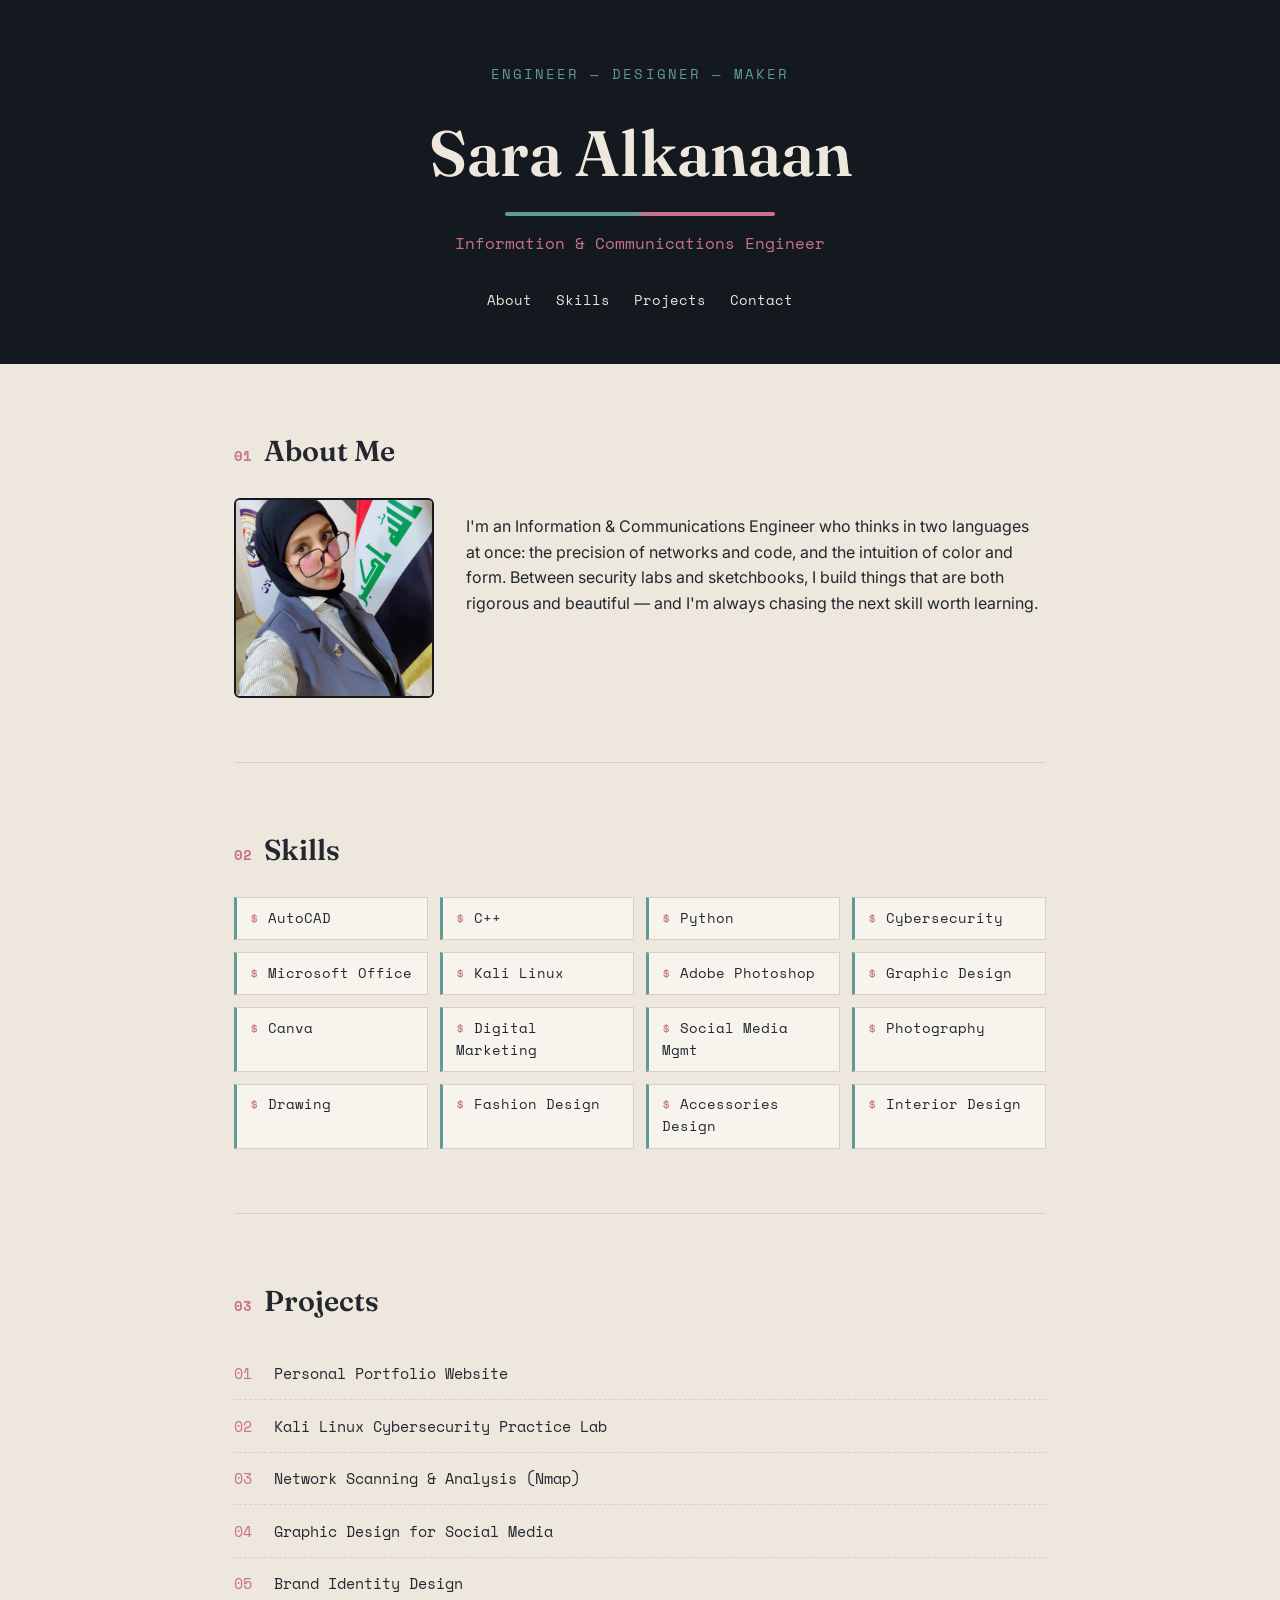
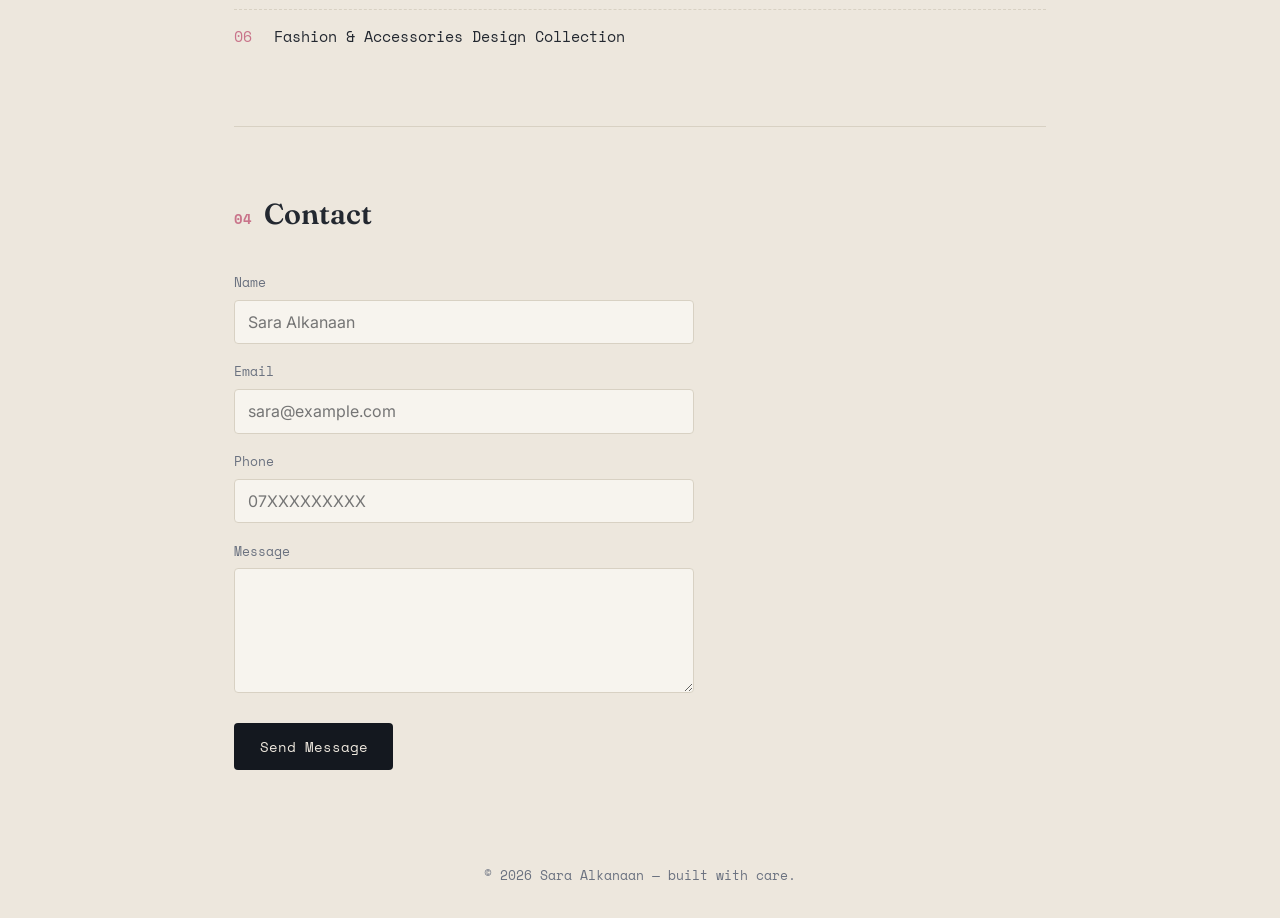
==== index.html @ ffc3b79a "Initial commit" ====
<!DOCTYPE html>
<html lang="en">
<head>
<meta charset="UTF-8">
<meta name="viewport" content="width=device-width, initial-scale=1.0">
<title>Sara Alkanaan — Portfolio</title>
<link rel="preconnect" href="https://fonts.googleapis.com">
<link href="https://fonts.googleapis.com/css2?family=Fraunces:opsz,wght@9..144,500;9..144,600&family=Space+Mono:wght@400;700&family=Inter:wght@400;500&display=swap" rel="stylesheet">
<link rel="stylesheet" href="style.css">
</head>
<body>

<header>
    <p class="eyebrow">ENGINEER &mdash; DESIGNER &mdash; MAKER</p>
    <h1>Sara Alkanaan</h1>
    <p class="role">Information &amp; Communications Engineer</p>
    <nav>
        <a href="#about">About</a>
        <a href="#skills">Skills</a>
        <a href="#projects">Projects</a>
        <a href="#contact">Contact</a>
    </nav>
</header>

<main>

    <section id="about">
        <h2><span class="num">01</span> About Me</h2>
        <div class="about-grid">
            <img src="index.JPG" alt="Portrait of Sara Alkanaan" width="200">
            <p>
                I'm an Information &amp; Communications Engineer who thinks in two languages at once: the
                precision of networks and code, and the intuition of color and form. Between security labs
                and sketchbooks, I build things that are both rigorous and beautiful &mdash; and I'm always
                chasing the next skill worth learning.
            </p>
        </div>
    </section>

    <section id="skills">
        <h2><span class="num">02</span> Skills</h2>
        <ul class="skills-grid">
            <li>AutoCAD</li>
            <li>C++</li>
            <li>Python</li>
            <li>Cybersecurity</li>
            <li>Microsoft Office</li>
            <li>Kali Linux</li>
            <li>Adobe Photoshop</li>
            <li>Graphic Design</li>
            <li>Canva</li>
            <li>Digital Marketing</li>
            <li>Social Media Mgmt</li>
            <li>Photography</li>
            <li>Drawing</li>
            <li>Fashion Design</li>
            <li>Accessories Design</li>
            <li>Interior Design</li>
        </ul>
    </section>

    <section id="projects">
        <h2><span class="num">03</span> Projects</h2>
        <ol class="project-log">
            <li>Personal Portfolio Website</li>
            <li>Kali Linux Cybersecurity Practice Lab</li>
            <li>Network Scanning &amp; Analysis (Nmap)</li>
            <li>Graphic Design for Social Media</li>
            <li>Brand Identity Design</li>
            <li>Fashion &amp; Accessories Design Collection</li>
        </ol>
    </section>

    <section id="contact">
        <h2><span class="num">04</span> Contact</h2>
        <form>
            <label for="name">Name</label>
            <input type="text" id="name" name="name" placeholder="Sara Alkanaan">

            <label for="email">Email</label>
            <input type="email" id="email" name="email" placeholder="sara@example.com">

            <label for="phone">Phone</label>
            <input type="tel" id="phone" name="phone" placeholder="07XXXXXXXXX">

            <label for="message">Message</label>
            <textarea id="message" name="message" rows="5"></textarea>

            <button type="submit">Send Message</button>
        </form>
    </section>

</main>

<footer>
    &copy; 2026 Sara Alkanaan &mdash; built with care.
</footer>

</body>
</html>
---- style.css ----
:root {
    --ink: #14181f;
    --paper: #ede7dd;
    --card: #f7f4ee;
    --text: #232830;
    --muted: #6b7280;
    --rose: #c9748a;
    --cyan: #5f9c96;
    --line: #d8d1c3;

    --font-display: "Fraunces", serif;
    --font-mono: "Space Mono", monospace;
    --font-body: "Inter", sans-serif;
}

* {
    box-sizing: border-box;
}

body {
    margin: 0;
    background: var(--paper);
    color: var(--text);
    font-family: var(--font-body);
    line-height: 1.6;
}

@media (prefers-reduced-motion: no-preference) {
    header, section {
        animation: rise 0.6s ease both;
    }
    section:nth-of-type(2) { animation-delay: 0.05s; }
    section:nth-of-type(3) { animation-delay: 0.1s; }
    section:nth-of-type(4) { animation-delay: 0.15s; }
}

@keyframes rise {
    from { opacity: 0; transform: translateY(10px); }
    to   { opacity: 1; transform: translateY(0); }
}

/* ===== Header / Hero ===== */
header {
    background: var(--ink);
    color: var(--paper);
    padding: 4rem 1.5rem 3rem;
    text-align: center;
}

.eyebrow {
    font-family: var(--font-mono);
    color: var(--cyan);
    font-size: 0.85rem;
    letter-spacing: 0.15em;
    text-transform: uppercase;
    margin: 0 0 1rem;
}

header h1 {
    font-family: var(--font-display);
    font-weight: 600;
    font-size: clamp(2.5rem, 6vw, 4rem);
    margin: 0;
    position: relative;
    display: inline-block;
}

/* signature: a two-tone underline standing in for the two halves of her
   practice — engineering (cyan) and design (rose) meeting at one name */
header h1::after {
    content: "";
    display: block;
    height: 4px;
    margin: 0.5rem auto 0;
    width: 64%;
    background: linear-gradient(90deg, var(--cyan) 0%, var(--cyan) 48%, var(--rose) 52%, var(--rose) 100%);
    border-radius: 2px;
}

header .role {
    font-family: var(--font-mono);
    color: var(--rose);
    margin: 0.9rem 0 2rem;
    font-size: 1rem;
}

nav {
    display: flex;
    justify-content: center;
    gap: 1.5rem;
    flex-wrap: wrap;
    font-family: var(--font-mono);
    font-size: 0.9rem;
}

nav a {
    color: var(--paper);
    text-decoration: none;
    padding-bottom: 3px;
    border-bottom: 2px solid transparent;
    transition: border-color 0.2s ease, color 0.2s ease;
}

nav a:hover,
nav a:focus-visible {
    color: var(--rose);
    border-color: var(--rose);
    outline: none;
}

/* ===== Main sections ===== */
main {
    max-width: 860px;
    margin: 0 auto;
    padding: 0 1.5rem;
}

section {
    padding: 4rem 0;
    border-bottom: 1px solid var(--line);
}

section:last-of-type {
    border-bottom: none;
}

h2 {
    font-family: var(--font-display);
    font-size: 1.8rem;
    font-weight: 600;
    display: flex;
    align-items: baseline;
    gap: 0.75rem;
    margin: 0 0 1.5rem;
}

.num {
    font-family: var(--font-mono);
    font-size: 0.9rem;
    color: var(--rose);
}

/* ===== About ===== */
.about-grid {
    display: flex;
    gap: 2rem;
    align-items: flex-start;
    flex-wrap: wrap;
}

.about-grid img {
    border-radius: 6px;
    border: 2px solid var(--ink);
    object-fit: cover;
    height: 200px;
}

.about-grid p {
    flex: 1;
    min-width: 220px;
    color: var(--text);
}

/* ===== Skills — terminal tag grid ===== */
.skills-grid {
    list-style: none;
    display: grid;
    grid-template-columns: repeat(auto-fill, minmax(160px, 1fr));
    gap: 0.75rem;
    margin: 0;
    padding: 0;
}

.skills-grid li {
    font-family: var(--font-mono);
    font-size: 0.85rem;
    background: var(--card);
    border: 1px solid var(--line);
    border-left: 3px solid var(--cyan);
    padding: 0.6rem 0.8rem;
    transition: transform 0.15s ease, border-left-color 0.15s ease;
}

.skills-grid li:hover {
    transform: translateX(3px);
    border-left-color: var(--rose);
}

.skills-grid li::before {
    content: "$ ";
    color: var(--rose);
}

/* ===== Projects — git-log style ===== */
.project-log {
    list-style: none;
    margin: 0;
    padding: 0;
    counter-reset: proj;
}

.project-log li {
    counter-increment: proj;
    font-family: var(--font-mono);
    font-size: 0.95rem;
    padding: 0.85rem 0;
    border-bottom: 1px dashed var(--line);
    position: relative;
    padding-left: 2.5rem;
    transition: color 0.15s ease;
}

.project-log li:last-child {
    border-bottom: none;
}

.project-log li::before {
    content: counter(proj, decimal-leading-zero);
    position: absolute;
    left: 0;
    color: var(--rose);
}

.project-log li:hover {
    color: var(--cyan);
}

/* ===== Contact ===== */
form {
    display: flex;
    flex-direction: column;
    gap: 0.4rem;
    max-width: 460px;
}

label {
    font-family: var(--font-mono);
    font-size: 0.8rem;
    color: var(--muted);
    margin-top: 0.75rem;
}

input,
textarea {
    font-family: var(--font-body);
    font-size: 1rem;
    padding: 0.7rem 0.8rem;
    border: 1px solid var(--line);
    border-radius: 4px;
    background: var(--card);
    color: var(--text);
}

input:focus,
textarea:focus,
input:focus-visible,
textarea:focus-visible {
    outline: none;
    border-color: var(--rose);
}

button {
    margin-top: 1.5rem;
    align-self: flex-start;
    background: var(--ink);
    color: var(--paper);
    border: none;
    font-family: var(--font-mono);
    font-size: 0.9rem;
    padding: 0.8rem 1.6rem;
    border-radius: 4px;
    cursor: pointer;
    transition: background 0.2s ease, color 0.2s ease;
}

button:hover,
button:focus-visible {
    background: var(--rose);
    color: var(--ink);
    outline: none;
}

/* ===== Footer ===== */
footer {
    text-align: center;
    padding: 2rem;
    font-family: var(--font-mono);
    font-size: 0.8rem;
    color: var(--muted);
}

/* ===== Responsive ===== */
@media (max-width: 480px) {
    header {
        padding: 3rem 1.25rem 2.5rem;
    }
    .about-grid img {
        width: 100%;
        height: auto;
        max-width: 200px;
        margin: 0 auto;
    }
    .about-grid {
        justify-content: center;
        text-align: center;
    }
}
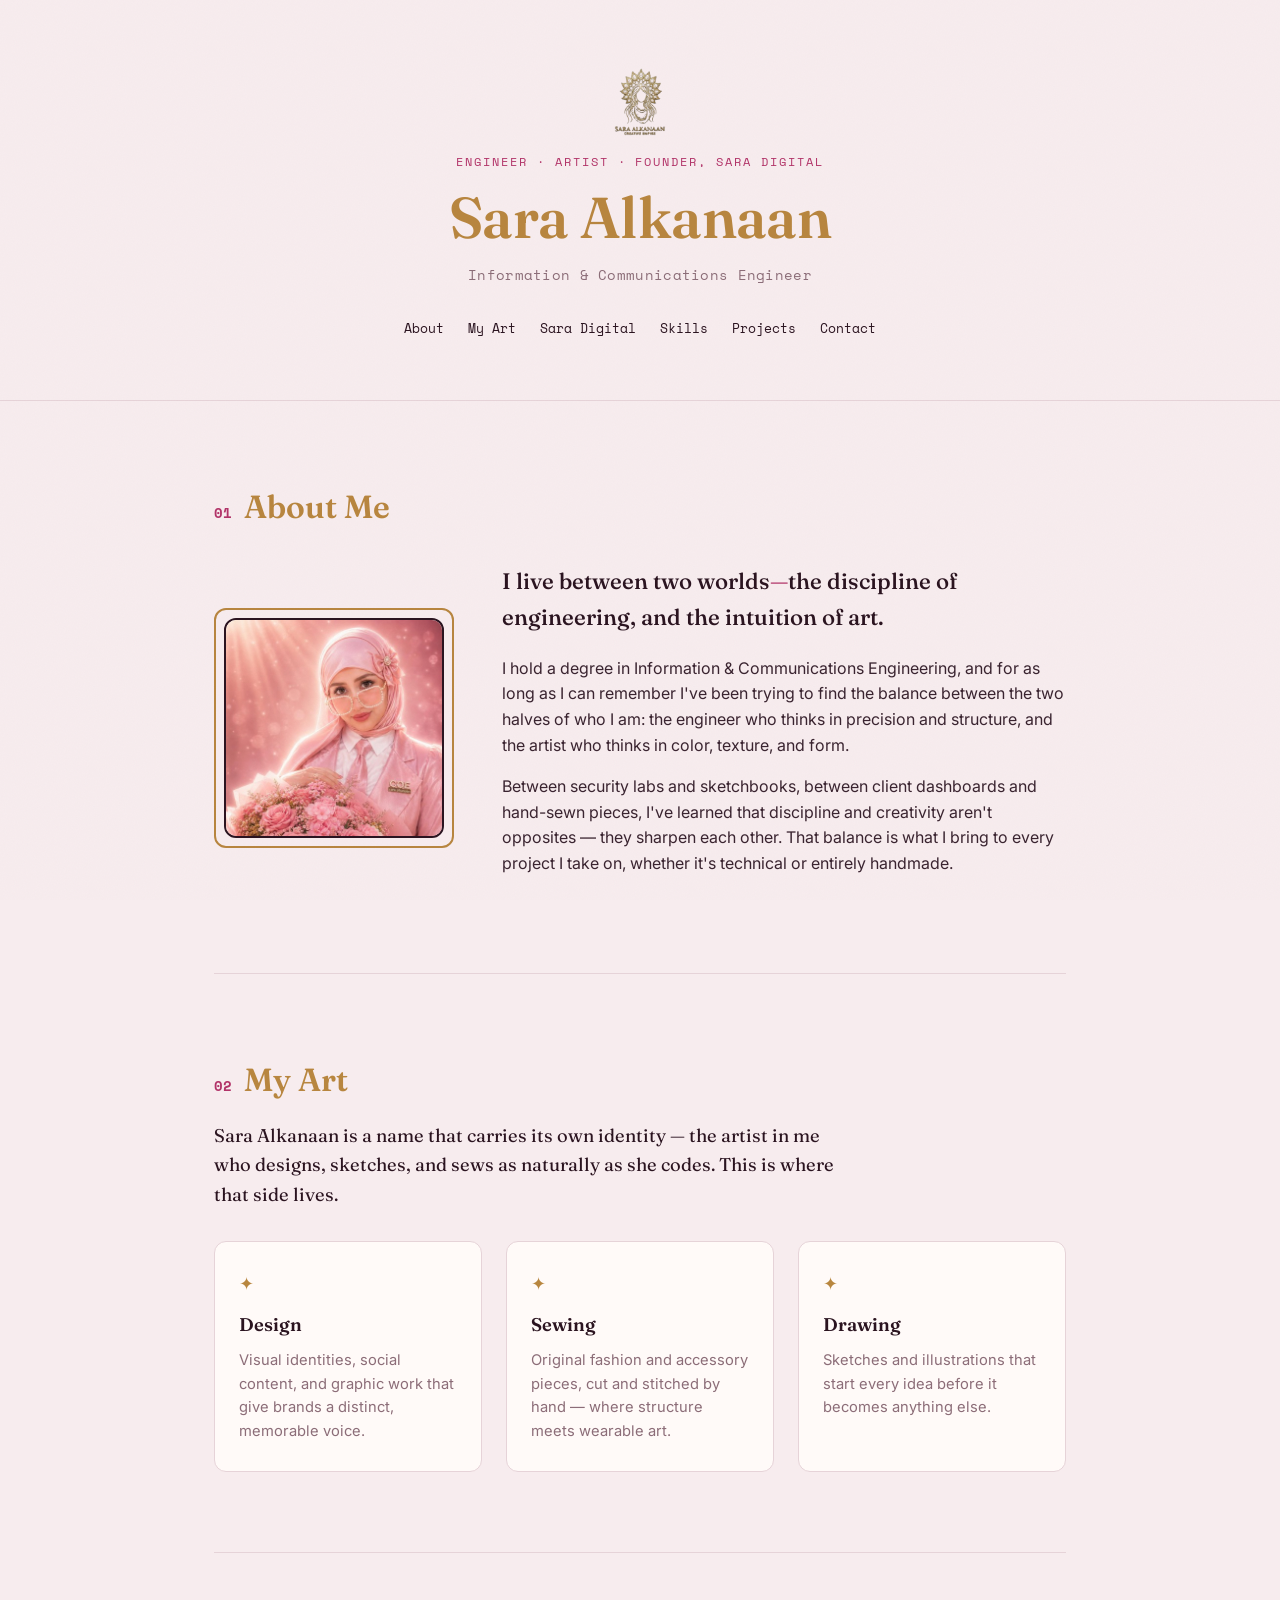
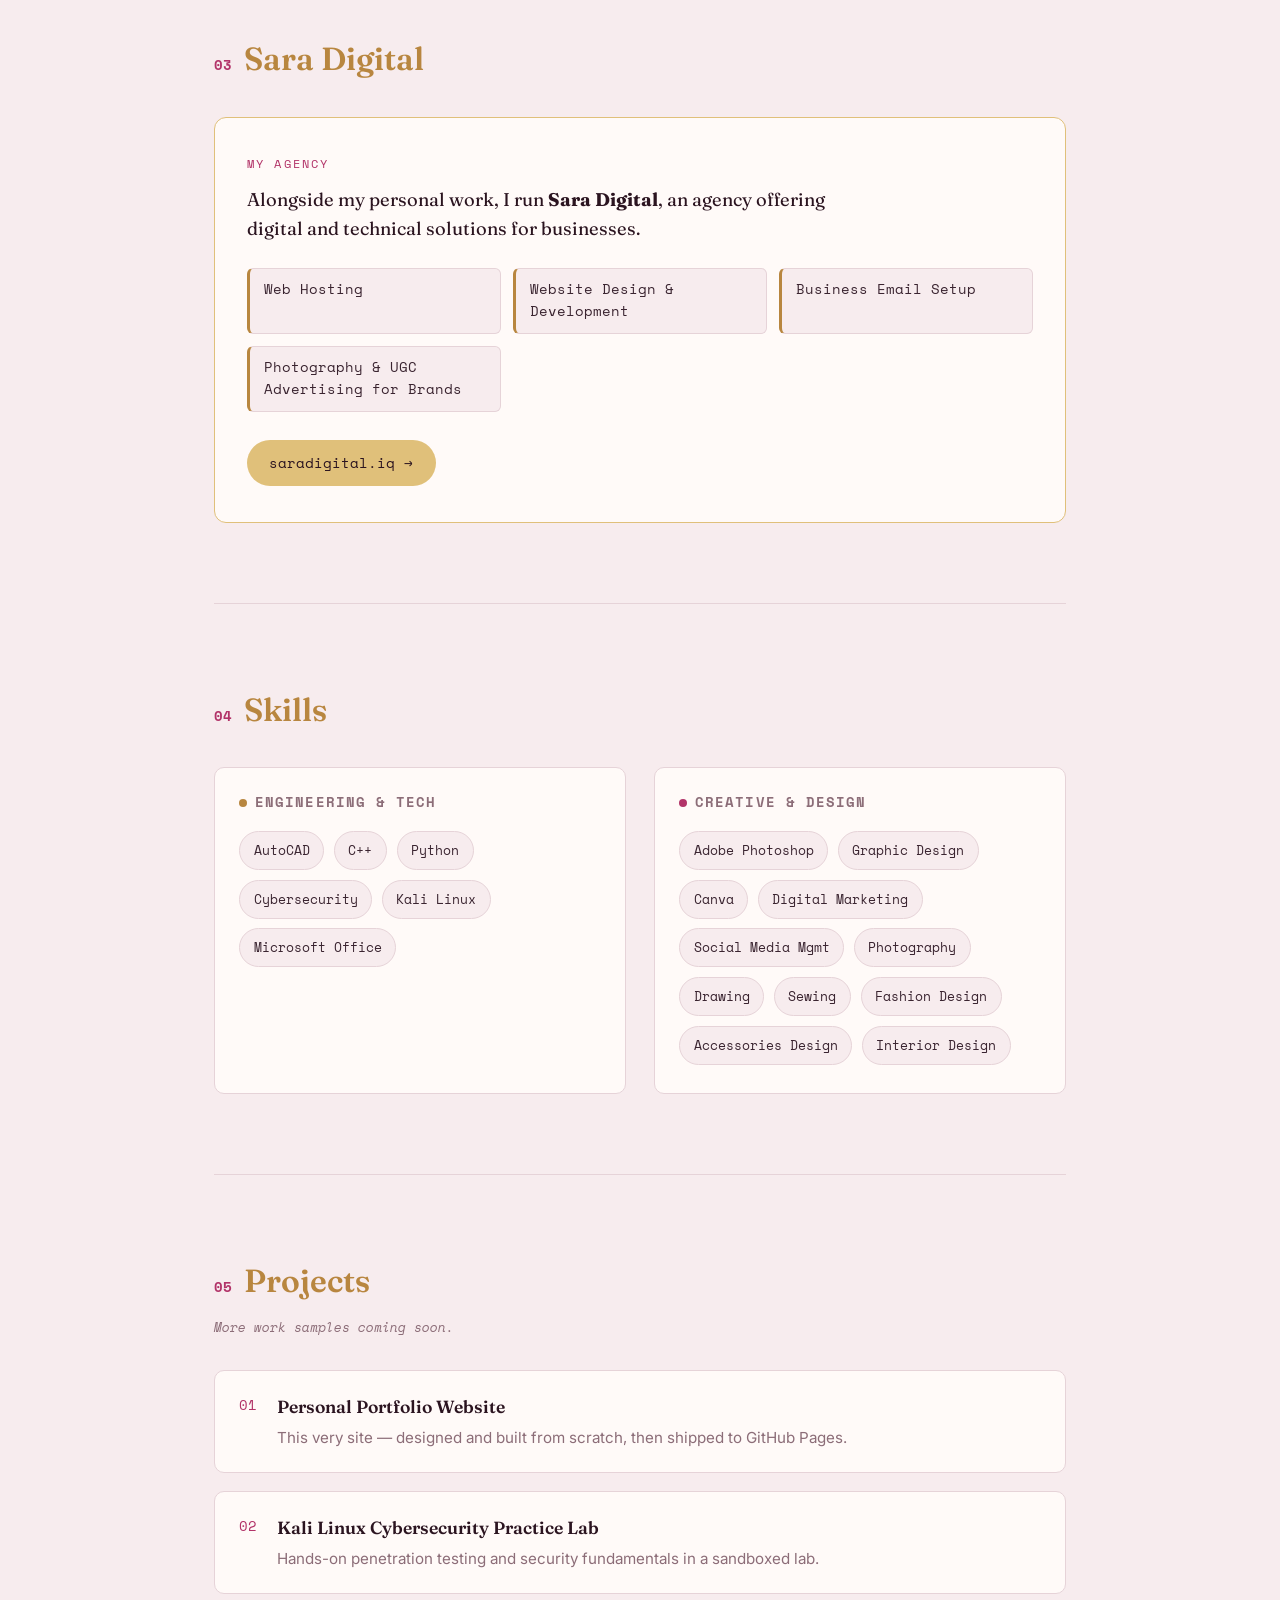
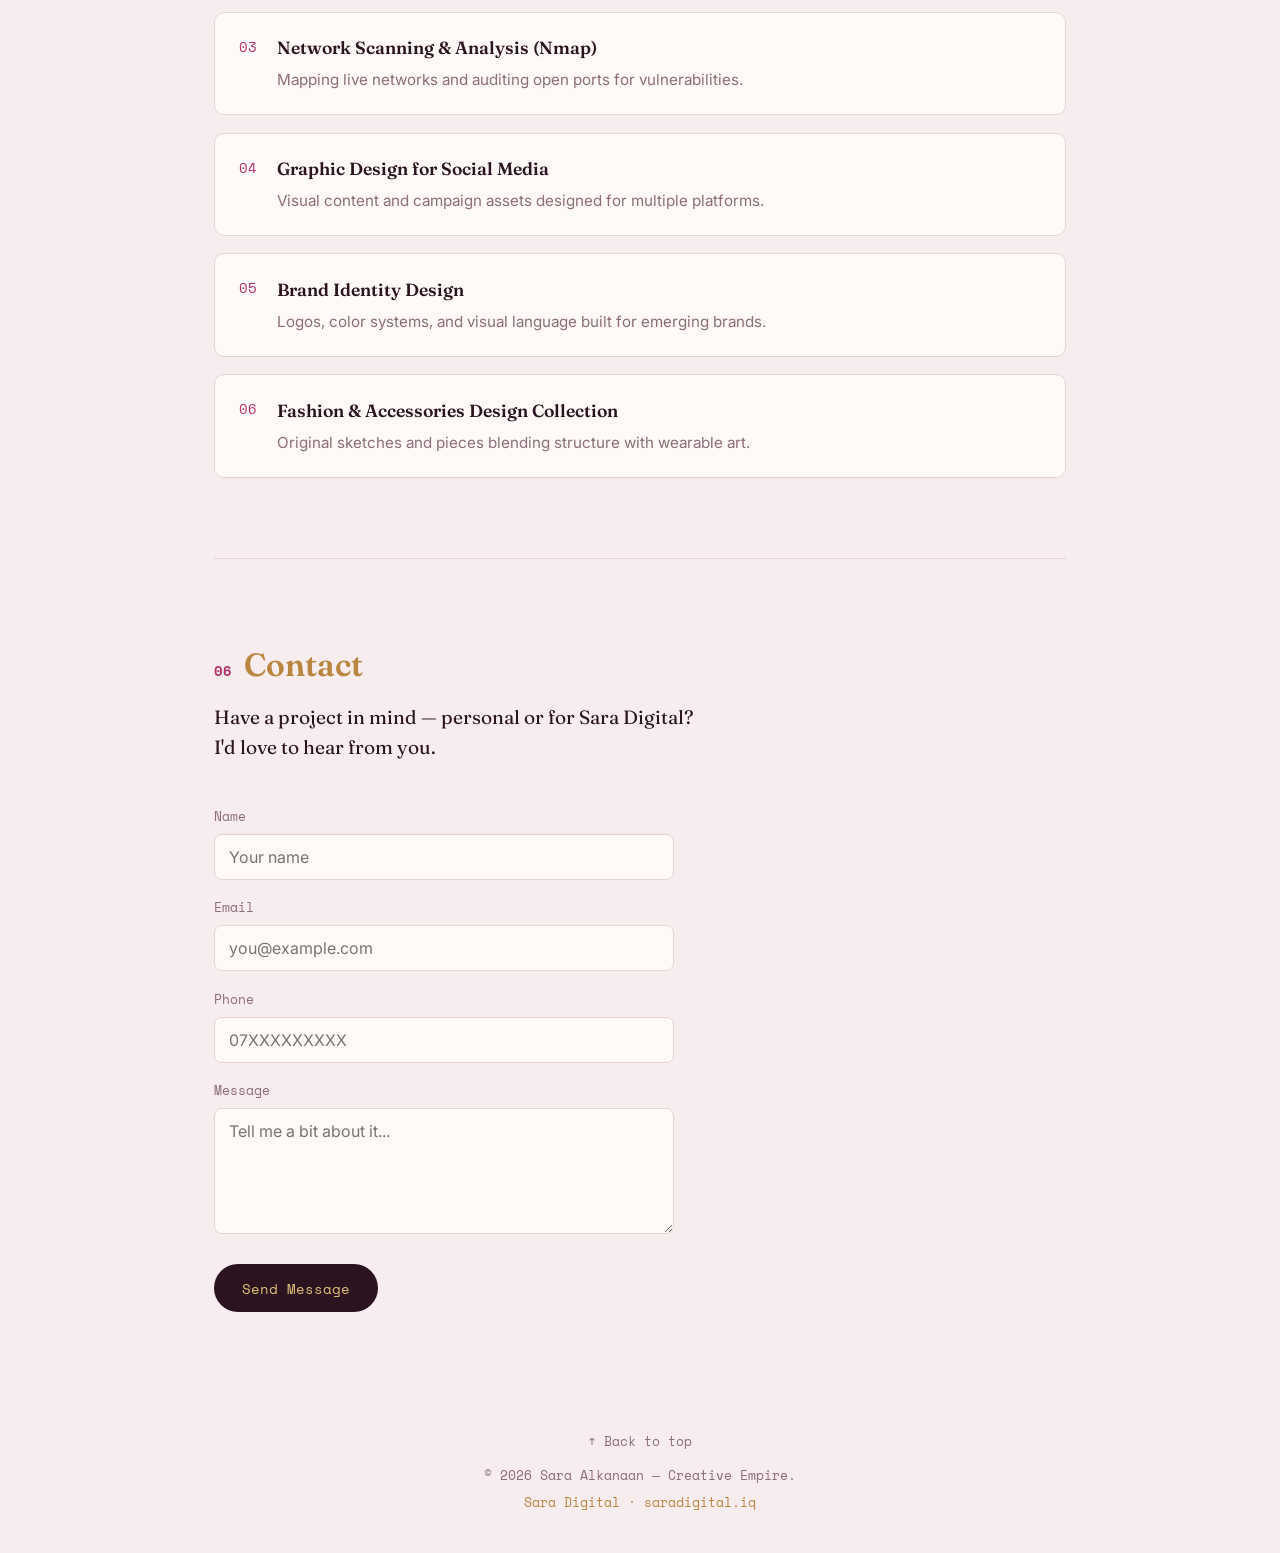
==== commit 5c66d951: "Redesign portfolio: pink & gold theme, logo, About/Art/Agency sections" ====
--- a/index.html
+++ b/index.html
@@ -3,19 +3,32 @@
 <head>
 <meta charset="UTF-8">
 <meta name="viewport" content="width=device-width, initial-scale=1.0">
-<title>Sara Alkanaan — Portfolio</title>
+<title>Sara Alkanaan — Creative Empire</title>
+<meta name="description" content="Sara Alkanaan — Information & Communications Engineer, artist, and founder of Sara Digital.">
+<link rel="icon" type="image/png" href="favicon.png">
 <link rel="preconnect" href="https://fonts.googleapis.com">
-<link href="https://fonts.googleapis.com/css2?family=Fraunces:opsz,wght@9..144,500;9..144,600&family=Space+Mono:wght@400;700&family=Inter:wght@400;500&display=swap" rel="stylesheet">
+<link rel="preconnect" href="https://fonts.gstatic.com" crossorigin>
+<link href="https://fonts.googleapis.com/css2?family=Fraunces:ital,opsz,wght@0,9..144,500;0,9..144,600;0,9..144,700;1,9..144,500&family=Space+Mono:wght@400;700&family=Inter:wght@400;500;600&display=swap" rel="stylesheet">
 <link rel="stylesheet" href="style.css">
+<noscript><style>.reveal{opacity:1!important;transform:none!important;}</style></noscript>
 </head>
 <body>
 
-<header>
-    <p class="eyebrow">ENGINEER &mdash; DESIGNER &mdash; MAKER</p>
-    <h1>Sara Alkanaan</h1>
+<div class="grain" aria-hidden="true"></div>
+
+<header class="hero" id="top">
+    <div class="crest">
+        <img src="logo.png" alt="Sara Alkanaan — Creative Empire logo">
+    </div>
+
+    <p class="eyebrow">ENGINEER &middot; ARTIST &middot; FOUNDER, SARA DIGITAL</p>
+    <h1 class="hero-name">Sara Alkanaan</h1>
     <p class="role">Information &amp; Communications Engineer</p>
+
     <nav>
         <a href="#about">About</a>
+        <a href="#art">My Art</a>
+        <a href="#agency">Sara Digital</a>
         <a href="#skills">Skills</a>
         <a href="#projects">Projects</a>
         <a href="#contact">Contact</a>
@@ -24,77 +37,205 @@
 
 <main>
 
-    <section id="about">
+    <section id="about" class="reveal">
         <h2><span class="num">01</span> About Me</h2>
         <div class="about-grid">
-            <img src="index.JPG" alt="Portrait of Sara Alkanaan" width="200">
-            <p>
-                I'm an Information &amp; Communications Engineer who thinks in two languages at once: the
-                precision of networks and code, and the intuition of color and form. Between security labs
-                and sketchbooks, I build things that are both rigorous and beautiful &mdash; and I'm always
-                chasing the next skill worth learning.
+            <div class="portrait-frame">
+                <img src="about.jpg" alt="Portrait of Sara Alkanaan" width="220" height="220">
+            </div>
+            <div class="about-copy">
+                <p class="lede">
+                    I live between two worlds<span class="dash">&mdash;</span>the discipline of
+                    engineering, and the intuition of art.
+                </p>
+                <p>
+                    I hold a degree in Information &amp; Communications Engineering, and for as long
+                    as I can remember I've been trying to find the balance between the two halves of
+                    who I am: the engineer who thinks in precision and structure, and the artist who
+                    thinks in color, texture, and form.
+                </p>
+                <p>
+                    Between security labs and sketchbooks, between client dashboards and hand-sewn
+                    pieces, I've learned that discipline and creativity aren't opposites &mdash; they
+                    sharpen each other. That balance is what I bring to every project I take on,
+                    whether it's technical or entirely handmade.
+                </p>
+            </div>
+        </div>
+    </section>
+
+    <section id="art" class="reveal">
+        <h2><span class="num">02</span> My Art</h2>
+        <p class="section-lede">
+            Sara Alkanaan is a name that carries its own identity &mdash; the artist in me who
+            designs, sketches, and sews as naturally as she codes. This is where that side lives.
+        </p>
+        <div class="art-grid">
+            <div class="art-card">
+                <span class="art-icon" aria-hidden="true">&#10022;</span>
+                <h3>Design</h3>
+                <p>Visual identities, social content, and graphic work that give brands a distinct, memorable voice.</p>
+            </div>
+            <div class="art-card">
+                <span class="art-icon" aria-hidden="true">&#10022;</span>
+                <h3>Sewing</h3>
+                <p>Original fashion and accessory pieces, cut and stitched by hand &mdash; where structure meets wearable art.</p>
+            </div>
+            <div class="art-card">
+                <span class="art-icon" aria-hidden="true">&#10022;</span>
+                <h3>Drawing</h3>
+                <p>Sketches and illustrations that start every idea before it becomes anything else.</p>
+            </div>
+        </div>
+    </section>
+
+    <section id="agency" class="reveal">
+        <h2><span class="num">03</span> Sara Digital</h2>
+        <div class="agency-panel">
+            <p class="agency-kicker">MY AGENCY</p>
+            <p class="section-lede">
+                Alongside my personal work, I run <strong>Sara Digital</strong>, an agency offering
+                digital and technical solutions for businesses.
             </p>
-        </div>
-    </section>
-
-    <section id="skills">
-        <h2><span class="num">02</span> Skills</h2>
-        <ul class="skills-grid">
-            <li>AutoCAD</li>
-            <li>C++</li>
-            <li>Python</li>
-            <li>Cybersecurity</li>
-            <li>Microsoft Office</li>
-            <li>Kali Linux</li>
-            <li>Adobe Photoshop</li>
-            <li>Graphic Design</li>
-            <li>Canva</li>
-            <li>Digital Marketing</li>
-            <li>Social Media Mgmt</li>
-            <li>Photography</li>
-            <li>Drawing</li>
-            <li>Fashion Design</li>
-            <li>Accessories Design</li>
-            <li>Interior Design</li>
-        </ul>
-    </section>
-
-    <section id="projects">
-        <h2><span class="num">03</span> Projects</h2>
+            <ul class="agency-services">
+                <li>Web Hosting</li>
+                <li>Website Design &amp; Development</li>
+                <li>Business Email Setup</li>
+                <li>Photography &amp; UGC Advertising for Brands</li>
+            </ul>
+            <a class="agency-link" href="https://saradigital.iq" target="_blank" rel="noopener">saradigital.iq &rarr;</a>
+        </div>
+    </section>
+
+    <section id="skills" class="reveal">
+        <h2><span class="num">04</span> Skills</h2>
+        <div class="skills-columns">
+            <div class="skill-panel panel-tech">
+                <h3>Engineering &amp; Tech</h3>
+                <ul class="skills-grid">
+                    <li>AutoCAD</li>
+                    <li>C++</li>
+                    <li>Python</li>
+                    <li>Cybersecurity</li>
+                    <li>Kali Linux</li>
+                    <li>Microsoft Office</li>
+                </ul>
+            </div>
+            <div class="skill-panel panel-creative">
+                <h3>Creative &amp; Design</h3>
+                <ul class="skills-grid">
+                    <li>Adobe Photoshop</li>
+                    <li>Graphic Design</li>
+                    <li>Canva</li>
+                    <li>Digital Marketing</li>
+                    <li>Social Media Mgmt</li>
+                    <li>Photography</li>
+                    <li>Drawing</li>
+                    <li>Sewing</li>
+                    <li>Fashion Design</li>
+                    <li>Accessories Design</li>
+                    <li>Interior Design</li>
+                </ul>
+            </div>
+        </div>
+    </section>
+
+    <section id="projects" class="reveal">
+        <h2><span class="num">05</span> Projects</h2>
+        <p class="section-note">More work samples coming soon.</p>
         <ol class="project-log">
-            <li>Personal Portfolio Website</li>
-            <li>Kali Linux Cybersecurity Practice Lab</li>
-            <li>Network Scanning &amp; Analysis (Nmap)</li>
-            <li>Graphic Design for Social Media</li>
-            <li>Brand Identity Design</li>
-            <li>Fashion &amp; Accessories Design Collection</li>
+            <li>
+                <span class="proj-index">01</span>
+                <div class="proj-body">
+                    <h3>Personal Portfolio Website</h3>
+                    <p>This very site &mdash; designed and built from scratch, then shipped to GitHub Pages.</p>
+                </div>
+            </li>
+            <li>
+                <span class="proj-index">02</span>
+                <div class="proj-body">
+                    <h3>Kali Linux Cybersecurity Practice Lab</h3>
+                    <p>Hands-on penetration testing and security fundamentals in a sandboxed lab.</p>
+                </div>
+            </li>
+            <li>
+                <span class="proj-index">03</span>
+                <div class="proj-body">
+                    <h3>Network Scanning &amp; Analysis (Nmap)</h3>
+                    <p>Mapping live networks and auditing open ports for vulnerabilities.</p>
+                </div>
+            </li>
+            <li>
+                <span class="proj-index">04</span>
+                <div class="proj-body">
+                    <h3>Graphic Design for Social Media</h3>
+                    <p>Visual content and campaign assets designed for multiple platforms.</p>
+                </div>
+            </li>
+            <li>
+                <span class="proj-index">05</span>
+                <div class="proj-body">
+                    <h3>Brand Identity Design</h3>
+                    <p>Logos, color systems, and visual language built for emerging brands.</p>
+                </div>
+            </li>
+            <li>
+                <span class="proj-index">06</span>
+                <div class="proj-body">
+                    <h3>Fashion &amp; Accessories Design Collection</h3>
+                    <p>Original sketches and pieces blending structure with wearable art.</p>
+                </div>
+            </li>
         </ol>
     </section>
 
-    <section id="contact">
-        <h2><span class="num">04</span> Contact</h2>
-        <form>
-            <label for="name">Name</label>
-            <input type="text" id="name" name="name" placeholder="Sara Alkanaan">
-
-            <label for="email">Email</label>
-            <input type="email" id="email" name="email" placeholder="sara@example.com">
-
-            <label for="phone">Phone</label>
-            <input type="tel" id="phone" name="phone" placeholder="07XXXXXXXXX">
-
-            <label for="message">Message</label>
-            <textarea id="message" name="message" rows="5"></textarea>
-
-            <button type="submit">Send Message</button>
-        </form>
+    <section id="contact" class="reveal">
+        <h2><span class="num">06</span> Contact</h2>
+        <p class="contact-lede">Have a project in mind &mdash; personal or for Sara Digital? I'd love to hear from you.</p>
+        <div class="contact-grid">
+            <form>
+                <label for="name">Name</label>
+                <input type="text" id="name" name="name" placeholder="Your name">
+
+                <label for="email">Email</label>
+                <input type="email" id="email" name="email" placeholder="you@example.com">
+
+                <label for="phone">Phone</label>
+                <input type="tel" id="phone" name="phone" placeholder="07XXXXXXXXX">
+
+                <label for="message">Message</label>
+                <textarea id="message" name="message" rows="5" placeholder="Tell me a bit about it..."></textarea>
+
+                <button type="submit">Send Message</button>
+            </form>
+        </div>
     </section>
 
 </main>
 
 <footer>
-    &copy; 2026 Sara Alkanaan &mdash; built with care.
+    <a href="#top" class="back-to-top">&uarr; Back to top</a>
+    <p>&copy; 2026 Sara Alkanaan &mdash; Creative Empire.</p>
+    <p class="footer-agency">Sara Digital &middot; saradigital.iq</p>
 </footer>
+
+<script>
+    // Reveal sections as they scroll into view
+    var reveals = document.querySelectorAll('.reveal');
+    if ('IntersectionObserver' in window) {
+        var io = new IntersectionObserver(function (entries) {
+            entries.forEach(function (entry) {
+                if (entry.isIntersecting) {
+                    entry.target.classList.add('in-view');
+                    io.unobserve(entry.target);
+                }
+            });
+        }, { threshold: 0.15 });
+        reveals.forEach(function (el) { io.observe(el); });
+    } else {
+        reveals.forEach(function (el) { el.classList.add('in-view'); });
+    }
+</script>
 
 </body>
 </html>
--- a/style.css
+++ b/style.css
@@ -1,12 +1,14 @@
 :root {
-    --ink: #14181f;
-    --paper: #ede7dd;
-    --card: #f7f4ee;
-    --text: #232830;
-    --muted: #6b7280;
-    --rose: #c9748a;
-    --cyan: #5f9c96;
-    --line: #d8d1c3;
+    --ink: #2b1420;
+    --paper: #f7ecee;
+    --card: #fffaf8;
+    --text: #3a2430;
+    --muted: #8c6d78;
+    --rose: #b23368;
+    --rose-deep: #7a1f47;
+    --gold: #b8863f;
+    --gold-light: #e0c07a;
+    --line: #e6d3d8;
 
     --font-display: "Fraunces", serif;
     --font-mono: "Space Mono", monospace;
@@ -15,6 +17,10 @@
 
 * {
     box-sizing: border-box;
+}
+
+html {
+    scroll-behavior: smooth;
 }
 
 body {
@@ -23,65 +29,83 @@
     color: var(--text);
     font-family: var(--font-body);
     line-height: 1.6;
-}
-
-@media (prefers-reduced-motion: no-preference) {
-    header, section {
-        animation: rise 0.6s ease both;
-    }
-    section:nth-of-type(2) { animation-delay: 0.05s; }
-    section:nth-of-type(3) { animation-delay: 0.1s; }
-    section:nth-of-type(4) { animation-delay: 0.15s; }
-}
-
-@keyframes rise {
-    from { opacity: 0; transform: translateY(10px); }
-    to   { opacity: 1; transform: translateY(0); }
+    overflow-x: hidden;
+}
+
+/* Subtle paper grain overlay for texture */
+.grain {
+    position: fixed;
+    inset: 0;
+    z-index: 999;
+    pointer-events: none;
+    opacity: 0.5;
+    mix-blend-mode: multiply;
+    background-image: url("data:image/svg+xml,%3Csvg xmlns='http://www.w3.org/2000/svg' width='120' height='120'%3E%3Cfilter id='n'%3E%3CfeTurbulence type='fractalNoise' baseFrequency='0.9' numOctaves='2' stitchTiles='stitch'/%3E%3C/filter%3E%3Crect width='100%25' height='100%25' filter='url(%23n)' opacity='0.05'/%3E%3C/svg%3E");
+}
+
+@media (prefers-reduced-motion: reduce) {
+    html { scroll-behavior: auto; }
+    .reveal { opacity: 1 !important; transform: none !important; transition: none !important; }
+}
+
+/* ===== Scroll reveal ===== */
+.reveal {
+    opacity: 0;
+    transform: translateY(28px);
+    transition: opacity 0.7s cubic-bezier(0.16, 1, 0.3, 1), transform 0.7s cubic-bezier(0.16, 1, 0.3, 1);
+}
+
+.reveal.in-view {
+    opacity: 1;
+    transform: translateY(0);
 }
 
 /* ===== Header / Hero ===== */
-header {
-    background: var(--ink);
-    color: var(--paper);
-    padding: 4rem 1.5rem 3rem;
+header.hero {
+    position: relative;
+    background: var(--paper);
+    border-bottom: 1px solid var(--line);
+    color: var(--text);
+    padding: 4rem 1.5rem 3.5rem;
     text-align: center;
 }
 
+.crest {
+    margin: 0 auto 1rem;
+}
+
+.crest img {
+    display: block;
+    margin: 0 auto;
+    width: auto;
+    height: 72px;
+}
+
 .eyebrow {
     font-family: var(--font-mono);
-    color: var(--cyan);
-    font-size: 0.85rem;
-    letter-spacing: 0.15em;
+    color: var(--rose);
+    font-size: 0.78rem;
+    letter-spacing: 0.16em;
     text-transform: uppercase;
     margin: 0 0 1rem;
 }
 
-header h1 {
+.hero-name {
     font-family: var(--font-display);
     font-weight: 600;
-    font-size: clamp(2.5rem, 6vw, 4rem);
+    font-size: clamp(2.4rem, 6vw, 3.6rem);
+    line-height: 1.05;
     margin: 0;
-    position: relative;
-    display: inline-block;
-}
-
-/* signature: a two-tone underline standing in for the two halves of her
-   practice — engineering (cyan) and design (rose) meeting at one name */
-header h1::after {
-    content: "";
-    display: block;
-    height: 4px;
-    margin: 0.5rem auto 0;
-    width: 64%;
-    background: linear-gradient(90deg, var(--cyan) 0%, var(--cyan) 48%, var(--rose) 52%, var(--rose) 100%);
-    border-radius: 2px;
+    letter-spacing: -0.01em;
+    color: var(--gold);
 }
 
 header .role {
     font-family: var(--font-mono);
-    color: var(--rose);
+    color: var(--muted);
     margin: 0.9rem 0 2rem;
-    font-size: 1rem;
+    font-size: 0.9rem;
+    letter-spacing: 0.02em;
 }
 
 nav {
@@ -90,11 +114,11 @@
     gap: 1.5rem;
     flex-wrap: wrap;
     font-family: var(--font-mono);
-    font-size: 0.9rem;
+    font-size: 0.82rem;
 }
 
 nav a {
-    color: var(--paper);
+    color: var(--ink);
     text-decoration: none;
     padding-bottom: 3px;
     border-bottom: 2px solid transparent;
@@ -110,13 +134,13 @@
 
 /* ===== Main sections ===== */
 main {
-    max-width: 860px;
+    max-width: 900px;
     margin: 0 auto;
     padding: 0 1.5rem;
 }
 
 section {
-    padding: 4rem 0;
+    padding: 5rem 0;
     border-bottom: 1px solid var(--line);
 }
 
@@ -126,111 +150,345 @@
 
 h2 {
     font-family: var(--font-display);
-    font-size: 1.8rem;
+    font-size: 2rem;
     font-weight: 600;
     display: flex;
     align-items: baseline;
     gap: 0.75rem;
-    margin: 0 0 1.5rem;
+    margin: 0 0 2rem;
+    color: var(--gold);
 }
 
 .num {
     font-family: var(--font-mono);
     font-size: 0.9rem;
     color: var(--rose);
+}
+
+.section-lede {
+    font-family: var(--font-display);
+    font-size: 1.15rem;
+    color: var(--ink);
+    max-width: 620px;
+    margin: -1rem 0 2rem;
+}
+
+.section-note {
+    font-family: var(--font-mono);
+    font-size: 0.8rem;
+    color: var(--muted);
+    font-style: italic;
+    margin: -1.25rem 0 2rem;
 }
 
 /* ===== About ===== */
 .about-grid {
     display: flex;
-    gap: 2rem;
-    align-items: flex-start;
+    gap: 3rem;
+    align-items: center;
     flex-wrap: wrap;
 }
 
-.about-grid img {
-    border-radius: 6px;
+.portrait-frame {
+    position: relative;
+    flex-shrink: 0;
+    padding: 10px;
+}
+
+.portrait-frame::before {
+    content: "";
+    position: absolute;
+    inset: 0;
+    border: 2px solid var(--gold);
+    border-radius: 12px;
+    z-index: 0;
+}
+
+.portrait-frame img {
+    position: relative;
+    z-index: 1;
+    display: block;
+    width: 220px;
+    height: 220px;
+    border-radius: 12px;
     border: 2px solid var(--ink);
     object-fit: cover;
-    height: 200px;
-}
-
-.about-grid p {
+    transition: transform 0.3s ease;
+}
+
+.portrait-frame:hover img {
+    transform: scale(1.02);
+}
+
+.about-copy {
     flex: 1;
-    min-width: 220px;
+    min-width: 260px;
+}
+
+.lede {
+    font-family: var(--font-display);
+    font-size: 1.4rem;
+    font-weight: 500;
+    color: var(--ink);
+    margin: 0 0 1.25rem;
+}
+
+.lede .dash {
+    color: var(--rose);
+}
+
+.about-copy p:not(.lede) {
     color: var(--text);
 }
 
-/* ===== Skills — terminal tag grid ===== */
+.about-copy em {
+    font-style: italic;
+    color: var(--rose);
+}
+
+/* ===== My Art ===== */
+.art-grid {
+    display: grid;
+    grid-template-columns: repeat(auto-fit, minmax(220px, 1fr));
+    gap: 1.5rem;
+}
+
+.art-card {
+    background: var(--card);
+    border: 1px solid var(--line);
+    border-radius: 12px;
+    padding: 1.75rem 1.5rem;
+    text-align: left;
+    transition: transform 0.2s ease, box-shadow 0.2s ease, border-color 0.2s ease;
+}
+
+.art-card:hover {
+    transform: translateY(-4px);
+    border-color: var(--rose);
+    box-shadow: 0 14px 28px -18px rgba(122, 31, 71, 0.45);
+}
+
+.art-icon {
+    display: inline-block;
+    color: var(--gold);
+    font-size: 1.1rem;
+    margin-bottom: 0.75rem;
+}
+
+.art-card h3 {
+    font-family: var(--font-display);
+    font-size: 1.15rem;
+    font-weight: 600;
+    margin: 0 0 0.6rem;
+    color: var(--ink);
+}
+
+.art-card p {
+    margin: 0;
+    color: var(--muted);
+    font-size: 0.92rem;
+}
+
+/* ===== Sara Digital agency panel ===== */
+.agency-panel {
+    background: var(--card);
+    border: 1px solid var(--gold-light);
+    border-radius: 12px;
+    padding: 2.25rem 2rem;
+    position: relative;
+}
+
+.agency-kicker {
+    font-family: var(--font-mono);
+    font-size: 0.75rem;
+    letter-spacing: 0.18em;
+    color: var(--rose);
+    margin: 0 0 0.75rem;
+}
+
+.agency-panel .section-lede {
+    margin: 0 0 1.5rem;
+}
+
+.agency-services {
+    list-style: none;
+    display: grid;
+    grid-template-columns: repeat(auto-fit, minmax(200px, 1fr));
+    gap: 0.75rem;
+    margin: 0 0 1.75rem;
+    padding: 0;
+}
+
+.agency-services li {
+    font-family: var(--font-mono);
+    font-size: 0.85rem;
+    background: var(--paper);
+    border: 1px solid var(--line);
+    border-left: 3px solid var(--gold);
+    padding: 0.65rem 0.9rem;
+    border-radius: 6px;
+}
+
+.agency-link {
+    display: inline-block;
+    font-family: var(--font-mono);
+    font-size: 0.9rem;
+    color: var(--ink);
+    background: var(--gold-light);
+    text-decoration: none;
+    padding: 0.7rem 1.4rem;
+    border-radius: 999px;
+    transition: background 0.2s ease, transform 0.15s ease;
+}
+
+.agency-link:hover,
+.agency-link:focus-visible {
+    background: var(--rose);
+    color: #fff;
+    transform: translateY(-2px);
+    outline: none;
+}
+
+/* ===== Skills ===== */
+.skills-columns {
+    display: grid;
+    grid-template-columns: repeat(auto-fit, minmax(260px, 1fr));
+    gap: 1.75rem;
+}
+
+.skill-panel {
+    background: var(--card);
+    border: 1px solid var(--line);
+    border-radius: 10px;
+    padding: 1.5rem 1.5rem 1.75rem;
+}
+
+.skill-panel h3 {
+    font-family: var(--font-mono);
+    font-size: 0.85rem;
+    letter-spacing: 0.08em;
+    text-transform: uppercase;
+    margin: 0 0 1.1rem;
+    color: var(--muted);
+}
+
+.panel-tech h3::before {
+    content: "";
+    display: inline-block;
+    width: 8px;
+    height: 8px;
+    border-radius: 50%;
+    background: var(--gold);
+    margin-right: 0.5rem;
+}
+
+.panel-creative h3::before {
+    content: "";
+    display: inline-block;
+    width: 8px;
+    height: 8px;
+    border-radius: 50%;
+    background: var(--rose);
+    margin-right: 0.5rem;
+}
+
 .skills-grid {
     list-style: none;
-    display: grid;
-    grid-template-columns: repeat(auto-fill, minmax(160px, 1fr));
-    gap: 0.75rem;
+    display: flex;
+    flex-wrap: wrap;
+    gap: 0.6rem;
     margin: 0;
     padding: 0;
 }
 
 .skills-grid li {
     font-family: var(--font-mono);
-    font-size: 0.85rem;
-    background: var(--card);
+    font-size: 0.82rem;
+    background: var(--paper);
     border: 1px solid var(--line);
-    border-left: 3px solid var(--cyan);
-    padding: 0.6rem 0.8rem;
-    transition: transform 0.15s ease, border-left-color 0.15s ease;
-}
-
-.skills-grid li:hover {
-    transform: translateX(3px);
-    border-left-color: var(--rose);
-}
-
-.skills-grid li::before {
-    content: "$ ";
-    color: var(--rose);
-}
-
-/* ===== Projects — git-log style ===== */
+    padding: 0.5rem 0.85rem;
+    border-radius: 999px;
+    transition: transform 0.15s ease, border-color 0.15s ease, background 0.15s ease;
+}
+
+.panel-tech .skills-grid li:hover {
+    transform: translateY(-2px);
+    border-color: var(--gold);
+}
+
+.panel-creative .skills-grid li:hover {
+    transform: translateY(-2px);
+    border-color: var(--rose);
+}
+
+/* ===== Projects ===== */
 .project-log {
     list-style: none;
     margin: 0;
     padding: 0;
-    counter-reset: proj;
+    display: flex;
+    flex-direction: column;
+    gap: 1.1rem;
 }
 
 .project-log li {
-    counter-increment: proj;
-    font-family: var(--font-mono);
+    display: flex;
+    align-items: flex-start;
+    gap: 1.25rem;
+    background: var(--card);
+    border: 1px solid var(--line);
+    border-radius: 10px;
+    padding: 1.35rem 1.5rem;
+    transition: transform 0.2s ease, box-shadow 0.2s ease, border-color 0.2s ease;
+}
+
+.project-log li:hover {
+    transform: translateY(-2px);
+    border-color: var(--rose);
+    box-shadow: 0 10px 24px -14px rgba(122, 31, 71, 0.25);
+}
+
+.proj-index {
+    font-family: var(--font-mono);
+    font-size: 0.85rem;
+    color: var(--rose);
+    flex-shrink: 0;
+    padding-top: 0.15rem;
+}
+
+.proj-body h3 {
+    font-family: var(--font-display);
+    font-size: 1.1rem;
+    font-weight: 600;
+    margin: 0 0 0.35rem;
+    color: var(--ink);
+}
+
+.proj-body p {
+    margin: 0;
+    color: var(--muted);
     font-size: 0.95rem;
-    padding: 0.85rem 0;
-    border-bottom: 1px dashed var(--line);
-    position: relative;
-    padding-left: 2.5rem;
-    transition: color 0.15s ease;
-}
-
-.project-log li:last-child {
-    border-bottom: none;
-}
-
-.project-log li::before {
-    content: counter(proj, decimal-leading-zero);
-    position: absolute;
-    left: 0;
-    color: var(--rose);
-}
-
-.project-log li:hover {
-    color: var(--cyan);
 }
 
 /* ===== Contact ===== */
+.contact-lede {
+    font-family: var(--font-display);
+    font-size: 1.2rem;
+    color: var(--ink);
+    margin: -1.25rem 0 2rem;
+    max-width: 480px;
+}
+
+.contact-grid {
+    display: flex;
+}
+
 form {
     display: flex;
     flex-direction: column;
     gap: 0.4rem;
     max-width: 460px;
+    width: 100%;
 }
 
 label {
@@ -244,9 +502,9 @@
 textarea {
     font-family: var(--font-body);
     font-size: 1rem;
-    padding: 0.7rem 0.8rem;
+    padding: 0.75rem 0.9rem;
     border: 1px solid var(--line);
-    border-radius: 4px;
+    border-radius: 8px;
     background: var(--card);
     color: var(--text);
 }
@@ -263,45 +521,87 @@
     margin-top: 1.5rem;
     align-self: flex-start;
     background: var(--ink);
-    color: var(--paper);
+    color: var(--gold-light);
     border: none;
     font-family: var(--font-mono);
     font-size: 0.9rem;
-    padding: 0.8rem 1.6rem;
-    border-radius: 4px;
+    padding: 0.85rem 1.75rem;
+    border-radius: 999px;
     cursor: pointer;
-    transition: background 0.2s ease, color 0.2s ease;
+    transition: background 0.2s ease, color 0.2s ease, transform 0.15s ease;
 }
 
 button:hover,
 button:focus-visible {
     background: var(--rose);
-    color: var(--ink);
+    color: #fff;
     outline: none;
+    transform: translateY(-2px);
 }
 
 /* ===== Footer ===== */
 footer {
     text-align: center;
-    padding: 2rem;
+    padding: 2.5rem 1.5rem;
     font-family: var(--font-mono);
     font-size: 0.8rem;
     color: var(--muted);
 }
 
+.back-to-top {
+    display: inline-block;
+    color: var(--muted);
+    text-decoration: none;
+    margin-bottom: 0.75rem;
+    border-bottom: 1px solid transparent;
+    transition: border-color 0.2s ease, color 0.2s ease;
+}
+
+.back-to-top:hover {
+    color: var(--rose);
+    border-color: var(--rose);
+}
+
+footer p {
+    margin: 0;
+}
+
+.footer-agency {
+    margin-top: 0.4rem !important;
+    color: var(--gold);
+}
+
 /* ===== Responsive ===== */
-@media (max-width: 480px) {
-    header {
-        padding: 3rem 1.25rem 2.5rem;
+@media (max-width: 640px) {
+    .about-grid {
+        flex-direction: column;
+        text-align: center;
     }
-    .about-grid img {
-        width: 100%;
-        height: auto;
-        max-width: 200px;
+
+    .portrait-frame {
         margin: 0 auto;
     }
-    .about-grid {
-        justify-content: center;
+
+    .lede {
+        font-size: 1.2rem;
+    }
+
+    .art-card,
+    .agency-panel {
         text-align: center;
     }
-}
+
+    .agency-services {
+        grid-template-columns: 1fr;
+    }
+}
+
+@media (max-width: 480px) {
+    header.hero {
+        padding: 3.5rem 1.25rem 3rem;
+    }
+
+    section {
+        padding: 3.5rem 0;
+    }
+}
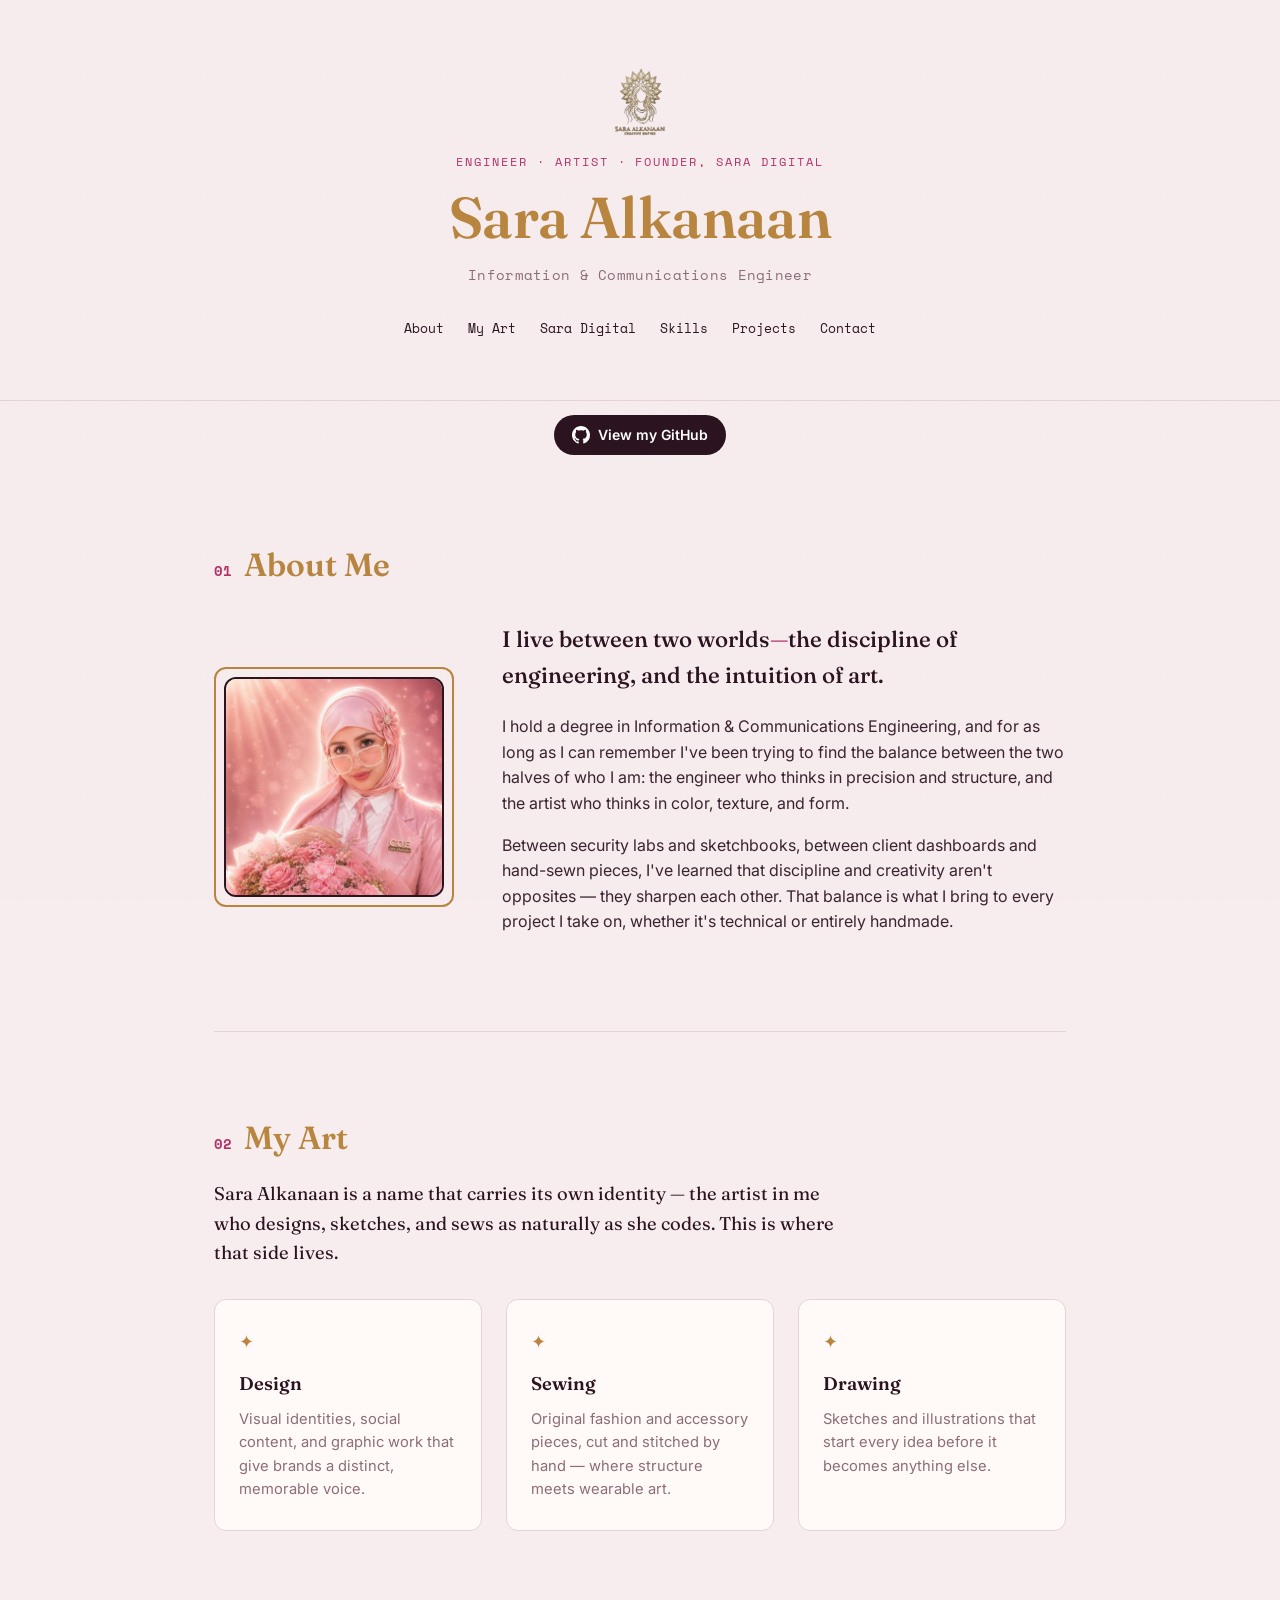
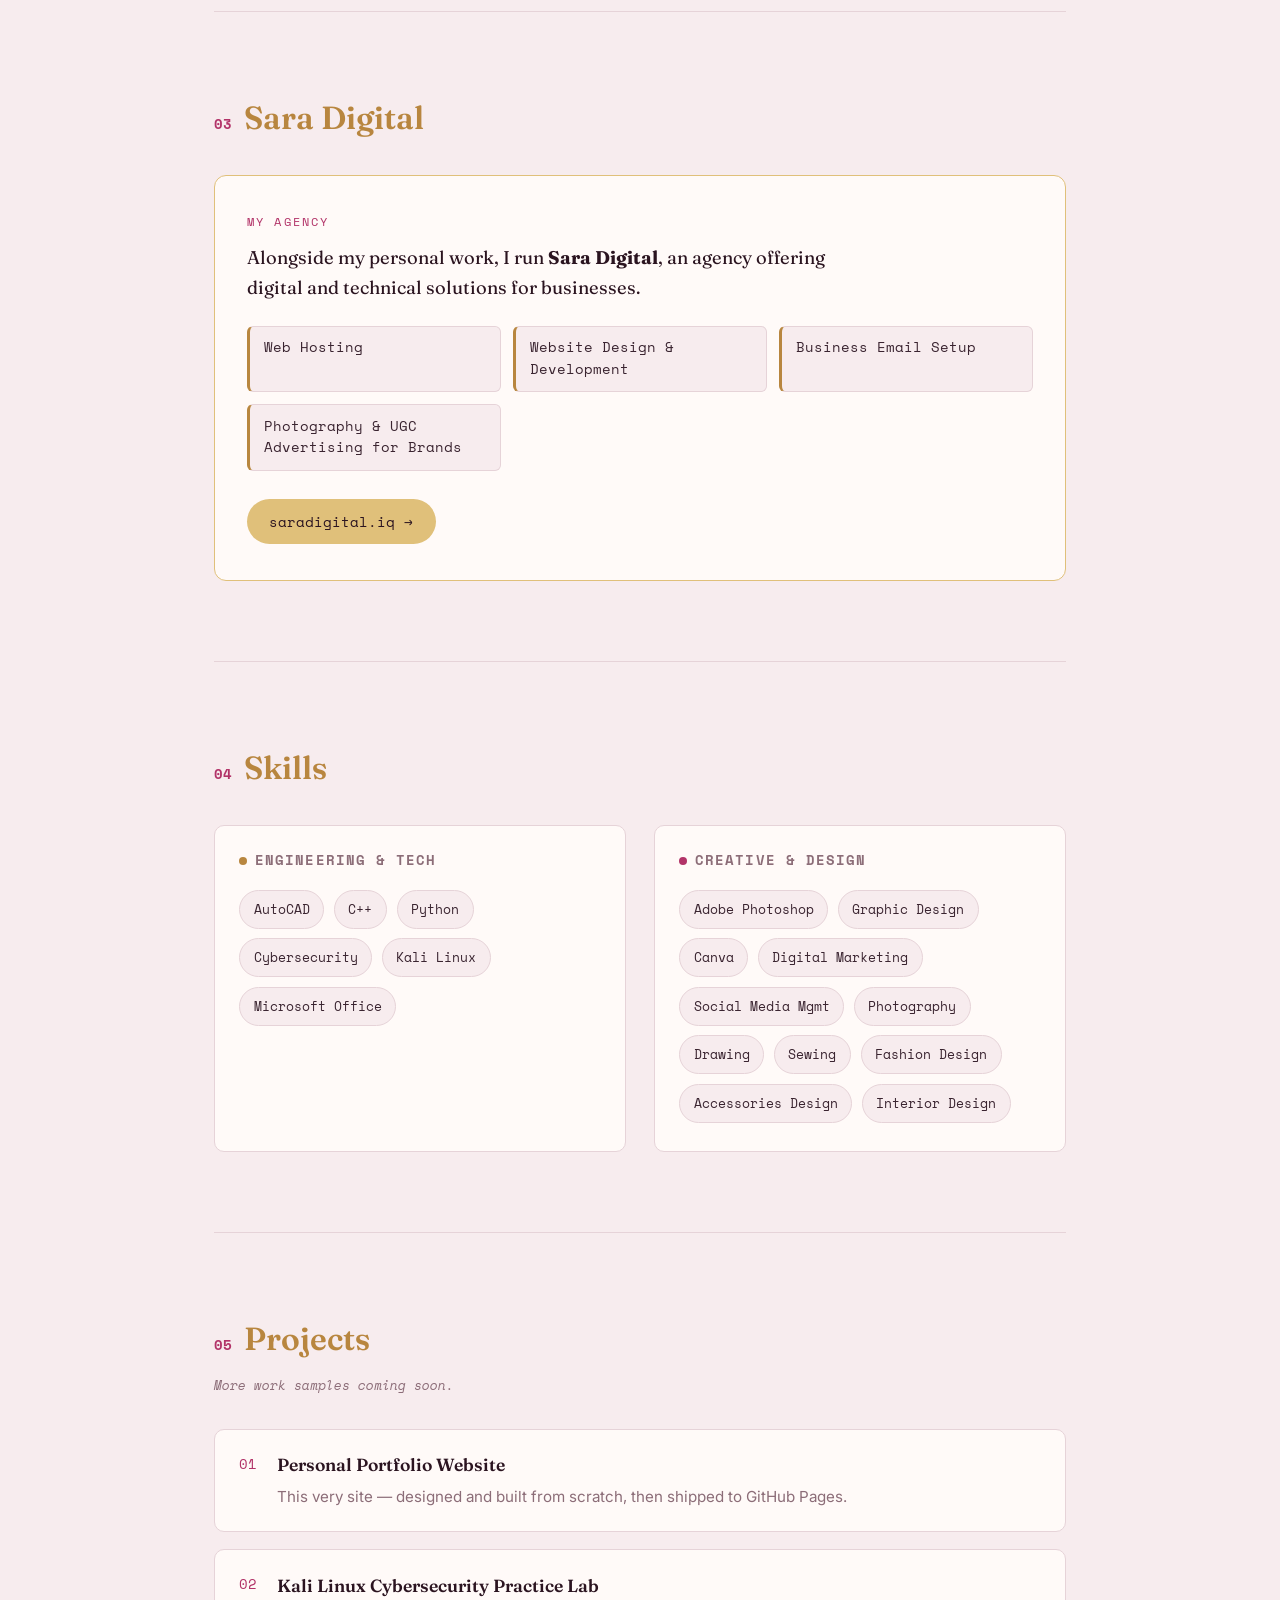
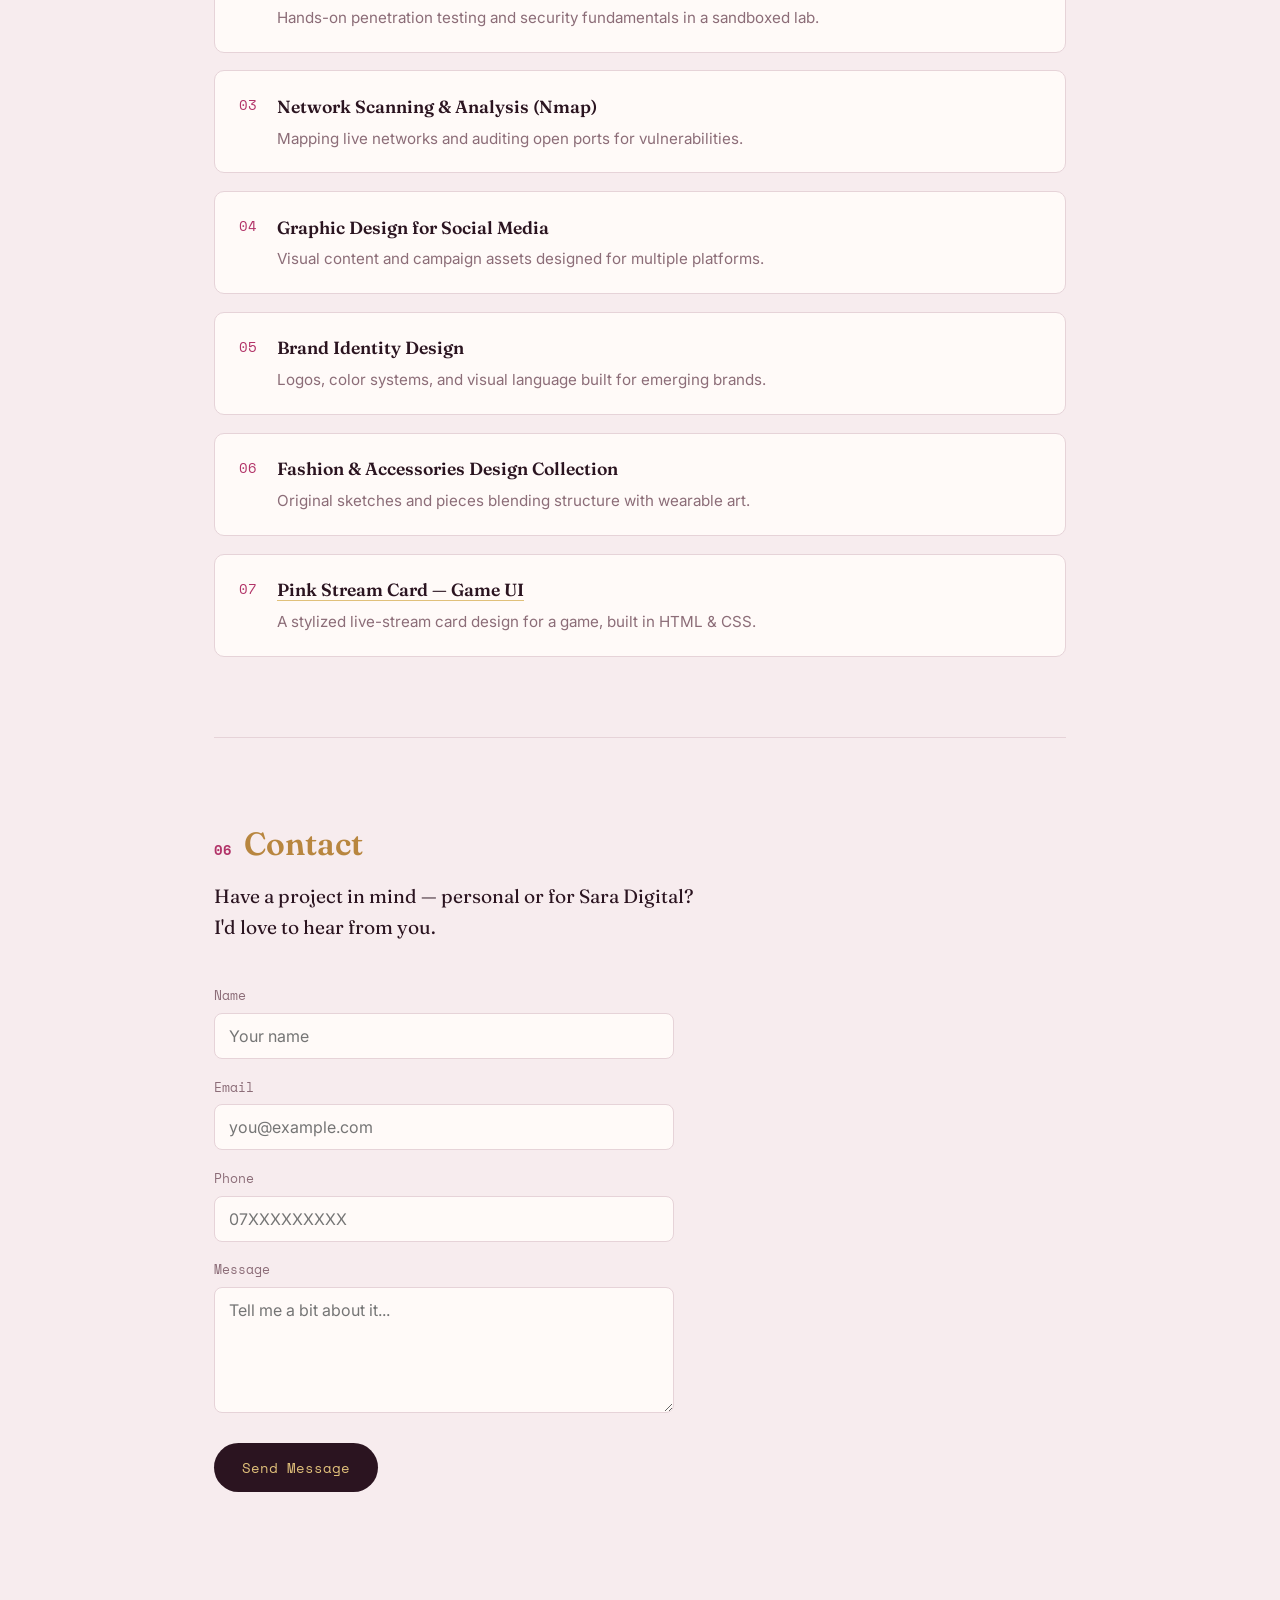
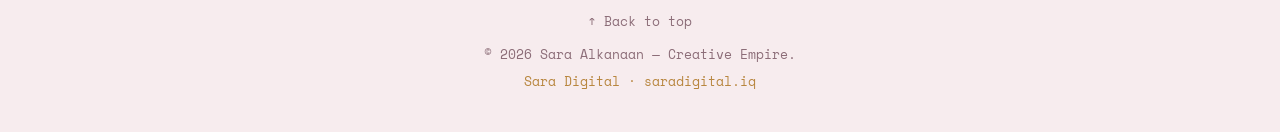
==== commit 17cba8c9: "Add GitHub profile link" ====
--- a/index.html
+++ b/index.html
@@ -34,7 +34,15 @@
         <a href="#contact">Contact</a>
     </nav>
 </header>
-
+<div style="text-align:center;padding:14px 0 4px;">
+  <a href="https://github.com/engsarahcmc" target="_blank" rel="noopener"
+     style="display:inline-flex;align-items:center;gap:8px;padding:9px 18px;border-radius:999px;background:#2b1420;color:#fff;text-decoration:none;font-family:inherit;font-size:14px;font-weight:600;">
+    <svg width="18" height="18" viewBox="0 0 16 16" fill="currentColor" aria-hidden="true">
+      <path d="M8 0C3.58 0 0 3.58 0 8c0 3.54 2.29 6.53 5.47 7.59.4.07.55-.17.55-.38 0-.19-.01-.82-.01-1.49-2.01.37-2.53-.49-2.69-.94-.09-.23-.48-.94-.82-1.13-.28-.15-.68-.52-.01-.53.63-.01 1.08.58 1.23.82.72 1.21 1.87.87 2.33.66.07-.52.28-.87.51-1.07-1.78-.2-3.64-.89-3.64-3.95 0-.87.31-1.59.82-2.15-.08-.2-.36-1.02.08-2.12 0 0 .67-.21 2.2.82.64-.18 1.32-.27 2-.27.68 0 1.36.09 2 .27 1.53-1.04 2.2-.82 2.2-.82.44 1.1.16 1.92.08 2.12.51.56.82 1.27.82 2.15 0 3.07-1.87 3.75-3.65 3.95.29.25.54.73.54 1.48 0 1.07-.01 1.93-.01 2.2 0 .21.15.46.55.38A8.01 8.01 0 0 0 16 8c0-4.42-3.58-8-8-8Z"/>
+    </svg>
+    View my GitHub
+  </a>
+</div>
 <main>
 
     <section id="about" class="reveal">
@@ -186,6 +194,13 @@
                     <p>Original sketches and pieces blending structure with wearable art.</p>
                 </div>
             </li>
+            <li>
+                <span class="proj-index">07</span>
+                <div class="proj-body">
+                    <h3><a href="stream-card.html" target="_blank" rel="noopener">Pink Stream Card — Game UI</a></h3>
+                    <p>A stylized live-stream card design for a game, built in HTML &amp; CSS.</p>
+                </div>
+            </li>
         </ol>
     </section>
 
--- a/style.css
+++ b/style.css
@@ -464,6 +464,19 @@
     color: var(--ink);
 }
 
+.proj-body h3 a {
+    color: inherit;
+    text-decoration: none;
+    border-bottom: 1px solid var(--gold-light);
+    transition: color 0.15s ease, border-color 0.15s ease;
+}
+
+.proj-body h3 a:hover,
+.proj-body h3 a:focus-visible {
+    color: var(--rose);
+    border-color: var(--rose);
+}
+
 .proj-body p {
     margin: 0;
     color: var(--muted);
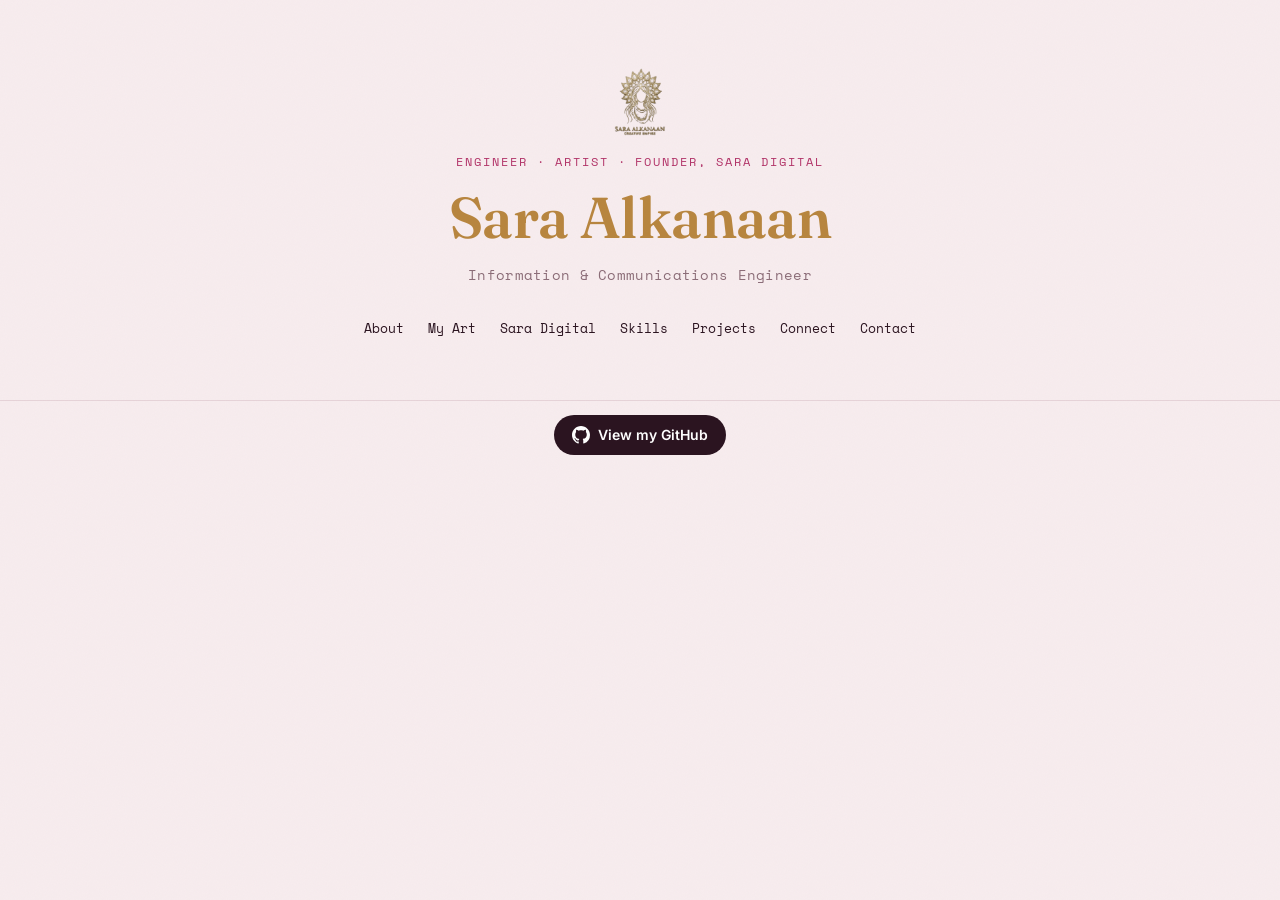
==== commit 03a4b91e: "Update index.html" ====
--- a/index.html
+++ b/index.html
@@ -31,6 +31,7 @@
         <a href="#agency">Sara Digital</a>
         <a href="#skills">Skills</a>
         <a href="#projects">Projects</a>
+        <a href="#links">Connect</a>
         <a href="#contact">Contact</a>
     </nav>
 </header>
@@ -49,208 +50,3 @@
         <h2><span class="num">01</span> About Me</h2>
         <div class="about-grid">
             <div class="portrait-frame">
-                <img src="about.jpg" alt="Portrait of Sara Alkanaan" width="220" height="220">
-            </div>
-            <div class="about-copy">
-                <p class="lede">
-                    I live between two worlds<span class="dash">&mdash;</span>the discipline of
-                    engineering, and the intuition of art.
-                </p>
-                <p>
-                    I hold a degree in Information &amp; Communications Engineering, and for as long
-                    as I can remember I've been trying to find the balance between the two halves of
-                    who I am: the engineer who thinks in precision and structure, and the artist who
-                    thinks in color, texture, and form.
-                </p>
-                <p>
-                    Between security labs and sketchbooks, between client dashboards and hand-sewn
-                    pieces, I've learned that discipline and creativity aren't opposites &mdash; they
-                    sharpen each other. That balance is what I bring to every project I take on,
-                    whether it's technical or entirely handmade.
-                </p>
-            </div>
-        </div>
-    </section>
-
-    <section id="art" class="reveal">
-        <h2><span class="num">02</span> My Art</h2>
-        <p class="section-lede">
-            Sara Alkanaan is a name that carries its own identity &mdash; the artist in me who
-            designs, sketches, and sews as naturally as she codes. This is where that side lives.
-        </p>
-        <div class="art-grid">
-            <div class="art-card">
-                <span class="art-icon" aria-hidden="true">&#10022;</span>
-                <h3>Design</h3>
-                <p>Visual identities, social content, and graphic work that give brands a distinct, memorable voice.</p>
-            </div>
-            <div class="art-card">
-                <span class="art-icon" aria-hidden="true">&#10022;</span>
-                <h3>Sewing</h3>
-                <p>Original fashion and accessory pieces, cut and stitched by hand &mdash; where structure meets wearable art.</p>
-            </div>
-            <div class="art-card">
-                <span class="art-icon" aria-hidden="true">&#10022;</span>
-                <h3>Drawing</h3>
-                <p>Sketches and illustrations that start every idea before it becomes anything else.</p>
-            </div>
-        </div>
-    </section>
-
-    <section id="agency" class="reveal">
-        <h2><span class="num">03</span> Sara Digital</h2>
-        <div class="agency-panel">
-            <p class="agency-kicker">MY AGENCY</p>
-            <p class="section-lede">
-                Alongside my personal work, I run <strong>Sara Digital</strong>, an agency offering
-                digital and technical solutions for businesses.
-            </p>
-            <ul class="agency-services">
-                <li>Web Hosting</li>
-                <li>Website Design &amp; Development</li>
-                <li>Business Email Setup</li>
-                <li>Photography &amp; UGC Advertising for Brands</li>
-            </ul>
-            <a class="agency-link" href="https://saradigital.iq" target="_blank" rel="noopener">saradigital.iq &rarr;</a>
-        </div>
-    </section>
-
-    <section id="skills" class="reveal">
-        <h2><span class="num">04</span> Skills</h2>
-        <div class="skills-columns">
-            <div class="skill-panel panel-tech">
-                <h3>Engineering &amp; Tech</h3>
-                <ul class="skills-grid">
-                    <li>AutoCAD</li>
-                    <li>C++</li>
-                    <li>Python</li>
-                    <li>Cybersecurity</li>
-                    <li>Kali Linux</li>
-                    <li>Microsoft Office</li>
-                </ul>
-            </div>
-            <div class="skill-panel panel-creative">
-                <h3>Creative &amp; Design</h3>
-                <ul class="skills-grid">
-                    <li>Adobe Photoshop</li>
-                    <li>Graphic Design</li>
-                    <li>Canva</li>
-                    <li>Digital Marketing</li>
-                    <li>Social Media Mgmt</li>
-                    <li>Photography</li>
-                    <li>Drawing</li>
-                    <li>Sewing</li>
-                    <li>Fashion Design</li>
-                    <li>Accessories Design</li>
-                    <li>Interior Design</li>
-                </ul>
-            </div>
-        </div>
-    </section>
-
-    <section id="projects" class="reveal">
-        <h2><span class="num">05</span> Projects</h2>
-        <p class="section-note">More work samples coming soon.</p>
-        <ol class="project-log">
-            <li>
-                <span class="proj-index">01</span>
-                <div class="proj-body">
-                    <h3>Personal Portfolio Website</h3>
-                    <p>This very site &mdash; designed and built from scratch, then shipped to GitHub Pages.</p>
-                </div>
-            </li>
-            <li>
-                <span class="proj-index">02</span>
-                <div class="proj-body">
-                    <h3>Kali Linux Cybersecurity Practice Lab</h3>
-                    <p>Hands-on penetration testing and security fundamentals in a sandboxed lab.</p>
-                </div>
-            </li>
-            <li>
-                <span class="proj-index">03</span>
-                <div class="proj-body">
-                    <h3>Network Scanning &amp; Analysis (Nmap)</h3>
-                    <p>Mapping live networks and auditing open ports for vulnerabilities.</p>
-                </div>
-            </li>
-            <li>
-                <span class="proj-index">04</span>
-                <div class="proj-body">
-                    <h3>Graphic Design for Social Media</h3>
-                    <p>Visual content and campaign assets designed for multiple platforms.</p>
-                </div>
-            </li>
-            <li>
-                <span class="proj-index">05</span>
-                <div class="proj-body">
-                    <h3>Brand Identity Design</h3>
-                    <p>Logos, color systems, and visual language built for emerging brands.</p>
-                </div>
-            </li>
-            <li>
-                <span class="proj-index">06</span>
-                <div class="proj-body">
-                    <h3>Fashion &amp; Accessories Design Collection</h3>
-                    <p>Original sketches and pieces blending structure with wearable art.</p>
-                </div>
-            </li>
-            <li>
-                <span class="proj-index">07</span>
-                <div class="proj-body">
-                    <h3><a href="stream-card.html" target="_blank" rel="noopener">Pink Stream Card — Game UI</a></h3>
-                    <p>A stylized live-stream card design for a game, built in HTML &amp; CSS.</p>
-                </div>
-            </li>
-        </ol>
-    </section>
-
-    <section id="contact" class="reveal">
-        <h2><span class="num">06</span> Contact</h2>
-        <p class="contact-lede">Have a project in mind &mdash; personal or for Sara Digital? I'd love to hear from you.</p>
-        <div class="contact-grid">
-            <form>
-                <label for="name">Name</label>
-                <input type="text" id="name" name="name" placeholder="Your name">
-
-                <label for="email">Email</label>
-                <input type="email" id="email" name="email" placeholder="you@example.com">
-
-                <label for="phone">Phone</label>
-                <input type="tel" id="phone" name="phone" placeholder="07XXXXXXXXX">
-
-                <label for="message">Message</label>
-                <textarea id="message" name="message" rows="5" placeholder="Tell me a bit about it..."></textarea>
-
-                <button type="submit">Send Message</button>
-            </form>
-        </div>
-    </section>
-
-</main>
-
-<footer>
-    <a href="#top" class="back-to-top">&uarr; Back to top</a>
-    <p>&copy; 2026 Sara Alkanaan &mdash; Creative Empire.</p>
-    <p class="footer-agency">Sara Digital &middot; saradigital.iq</p>
-</footer>
-
-<script>
-    // Reveal sections as they scroll into view
-    var reveals = document.querySelectorAll('.reveal');
-    if ('IntersectionObserver' in window) {
-        var io = new IntersectionObserver(function (entries) {
-            entries.forEach(function (entry) {
-                if (entry.isIntersecting) {
-                    entry.target.classList.add('in-view');
-                    io.unobserve(entry.target);
-                }
-            });
-        }, { threshold: 0.15 });
-        reveals.forEach(function (el) { io.observe(el); });
-    } else {
-        reveals.forEach(function (el) { el.classList.add('in-view'); });
-    }
-</script>
-
-</body>
-</html>
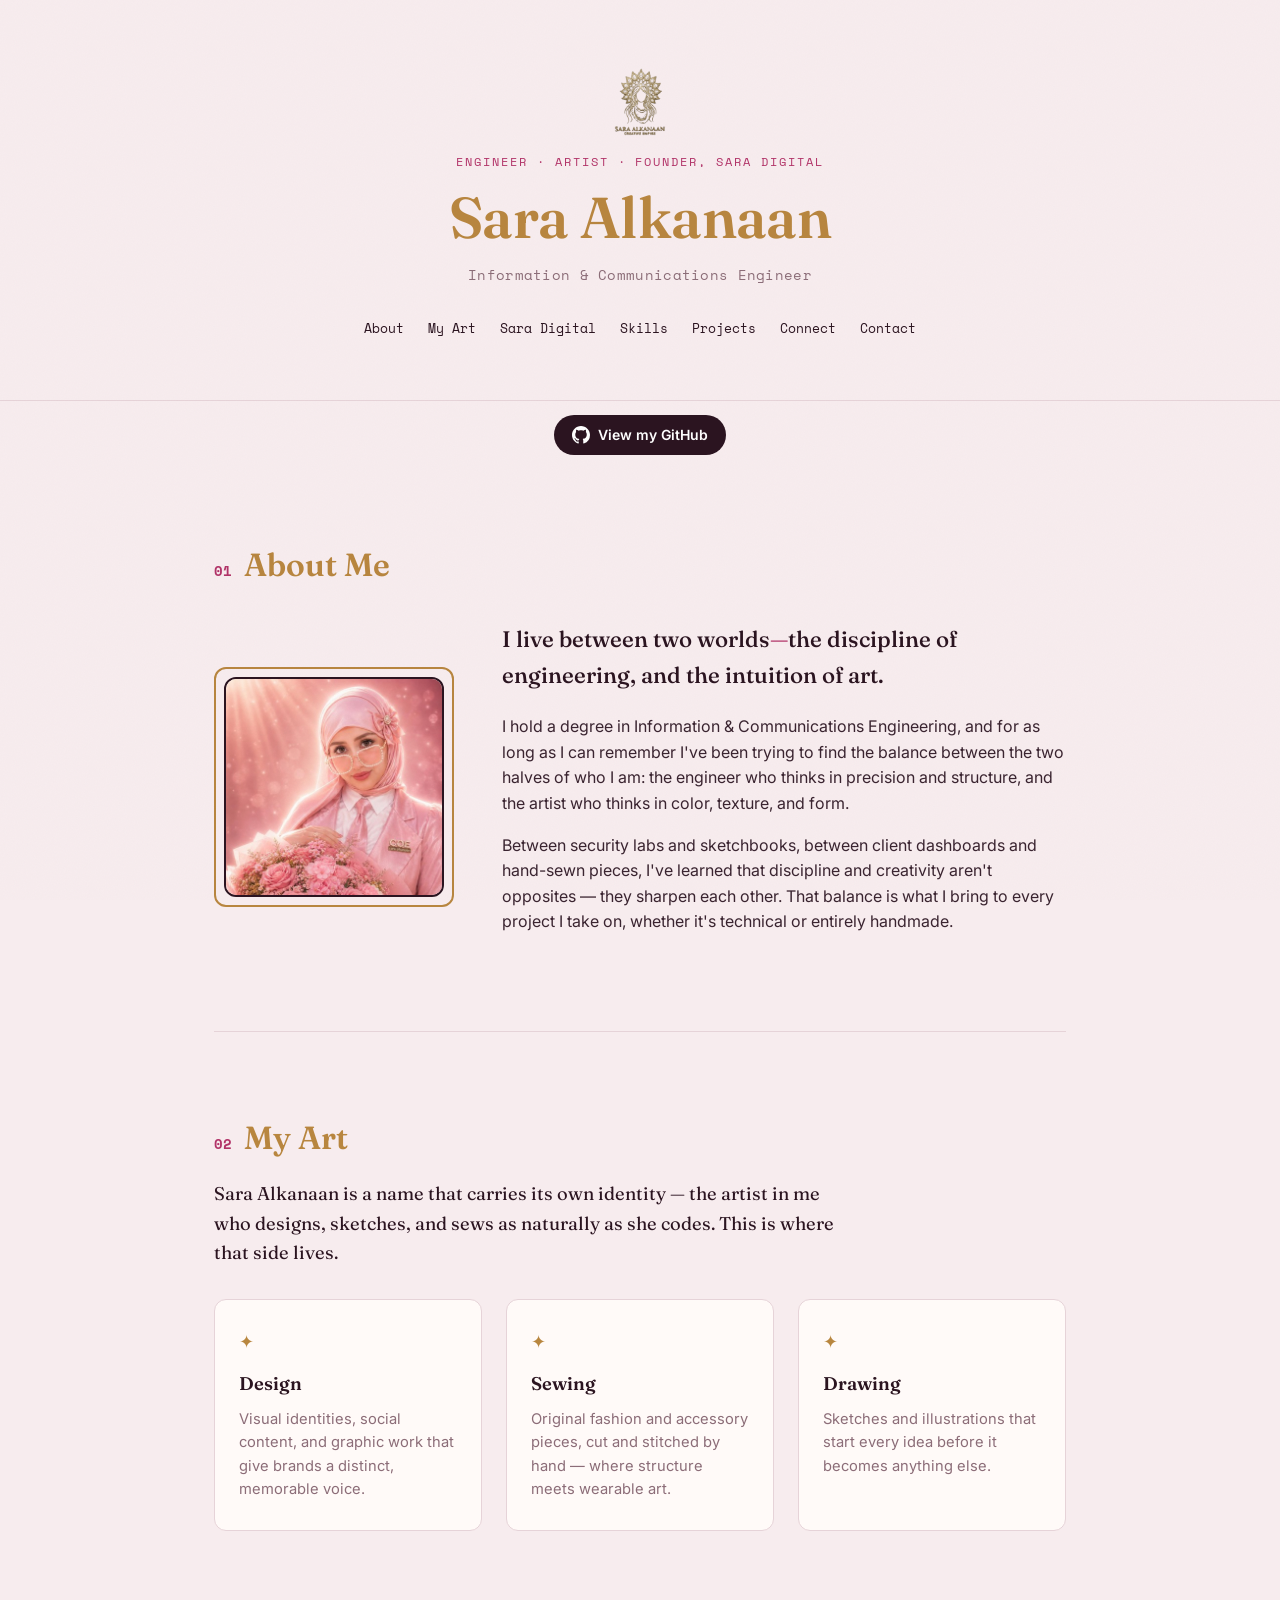
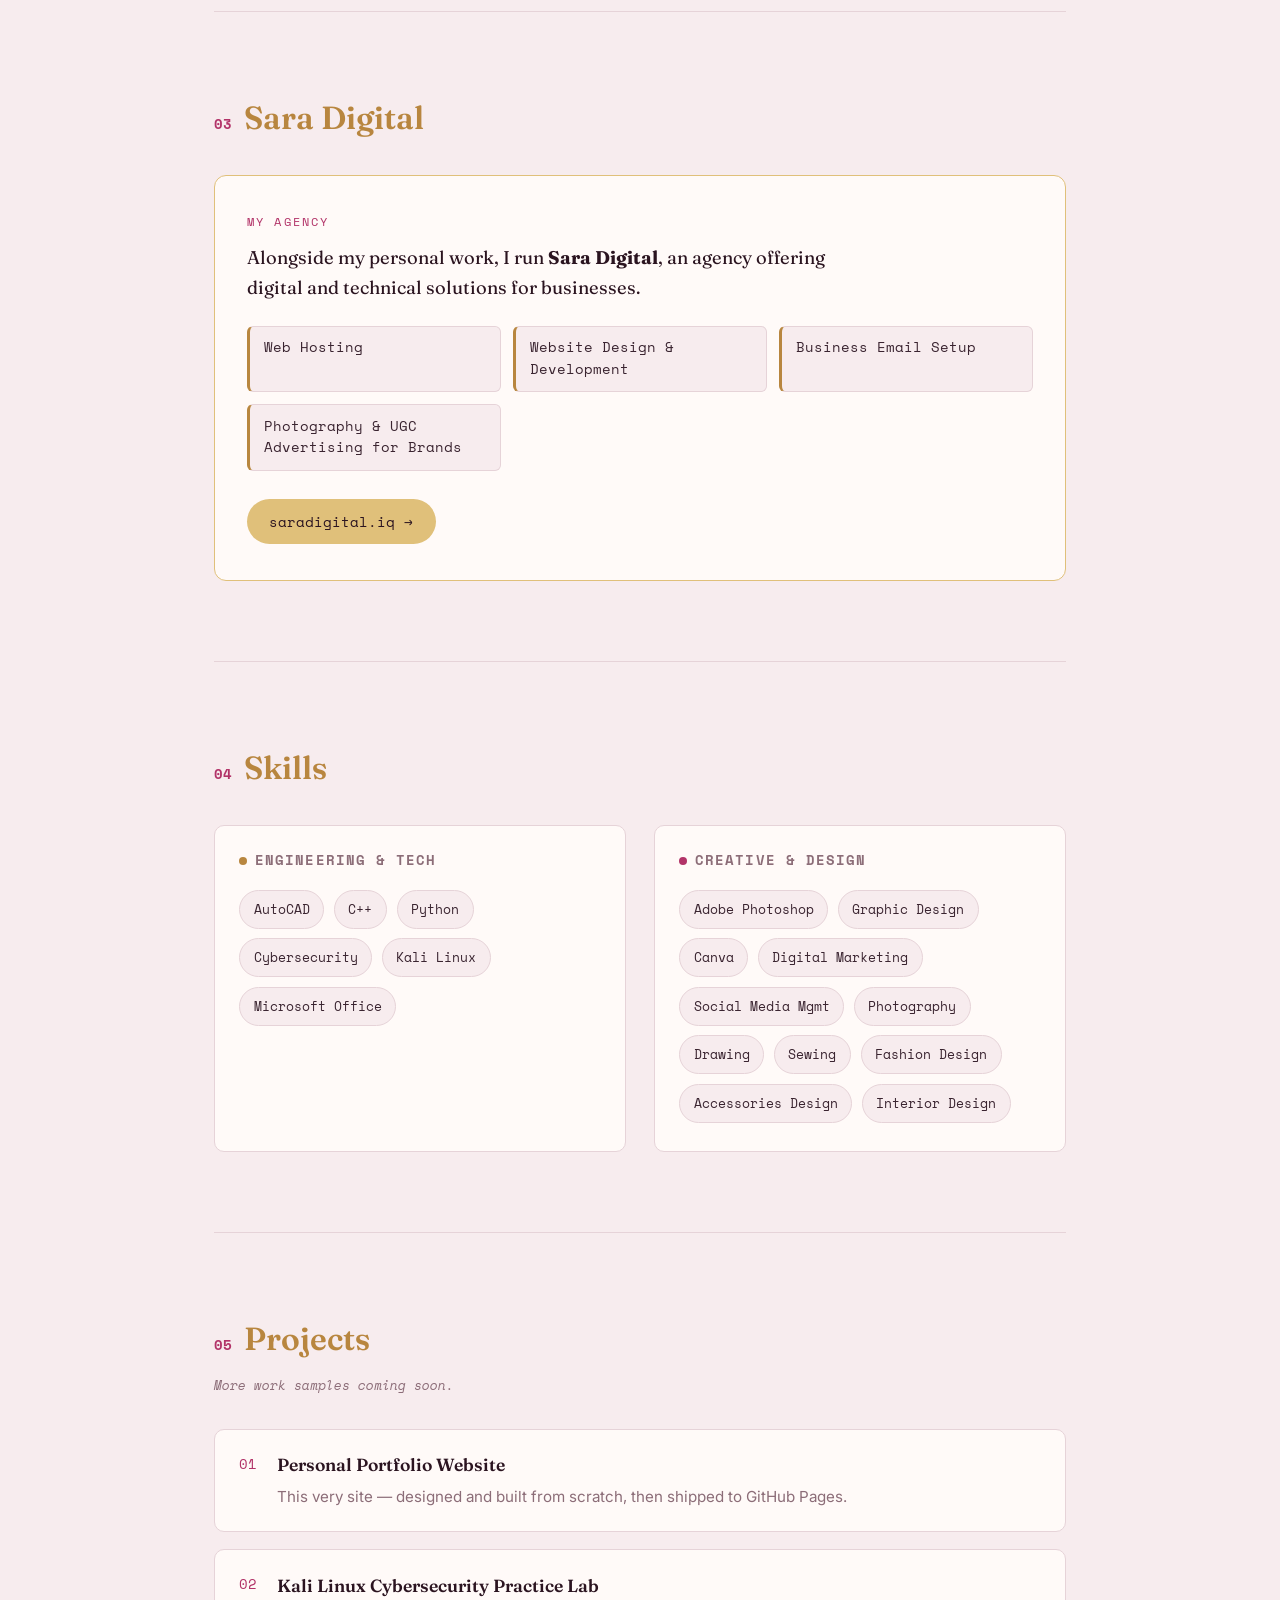
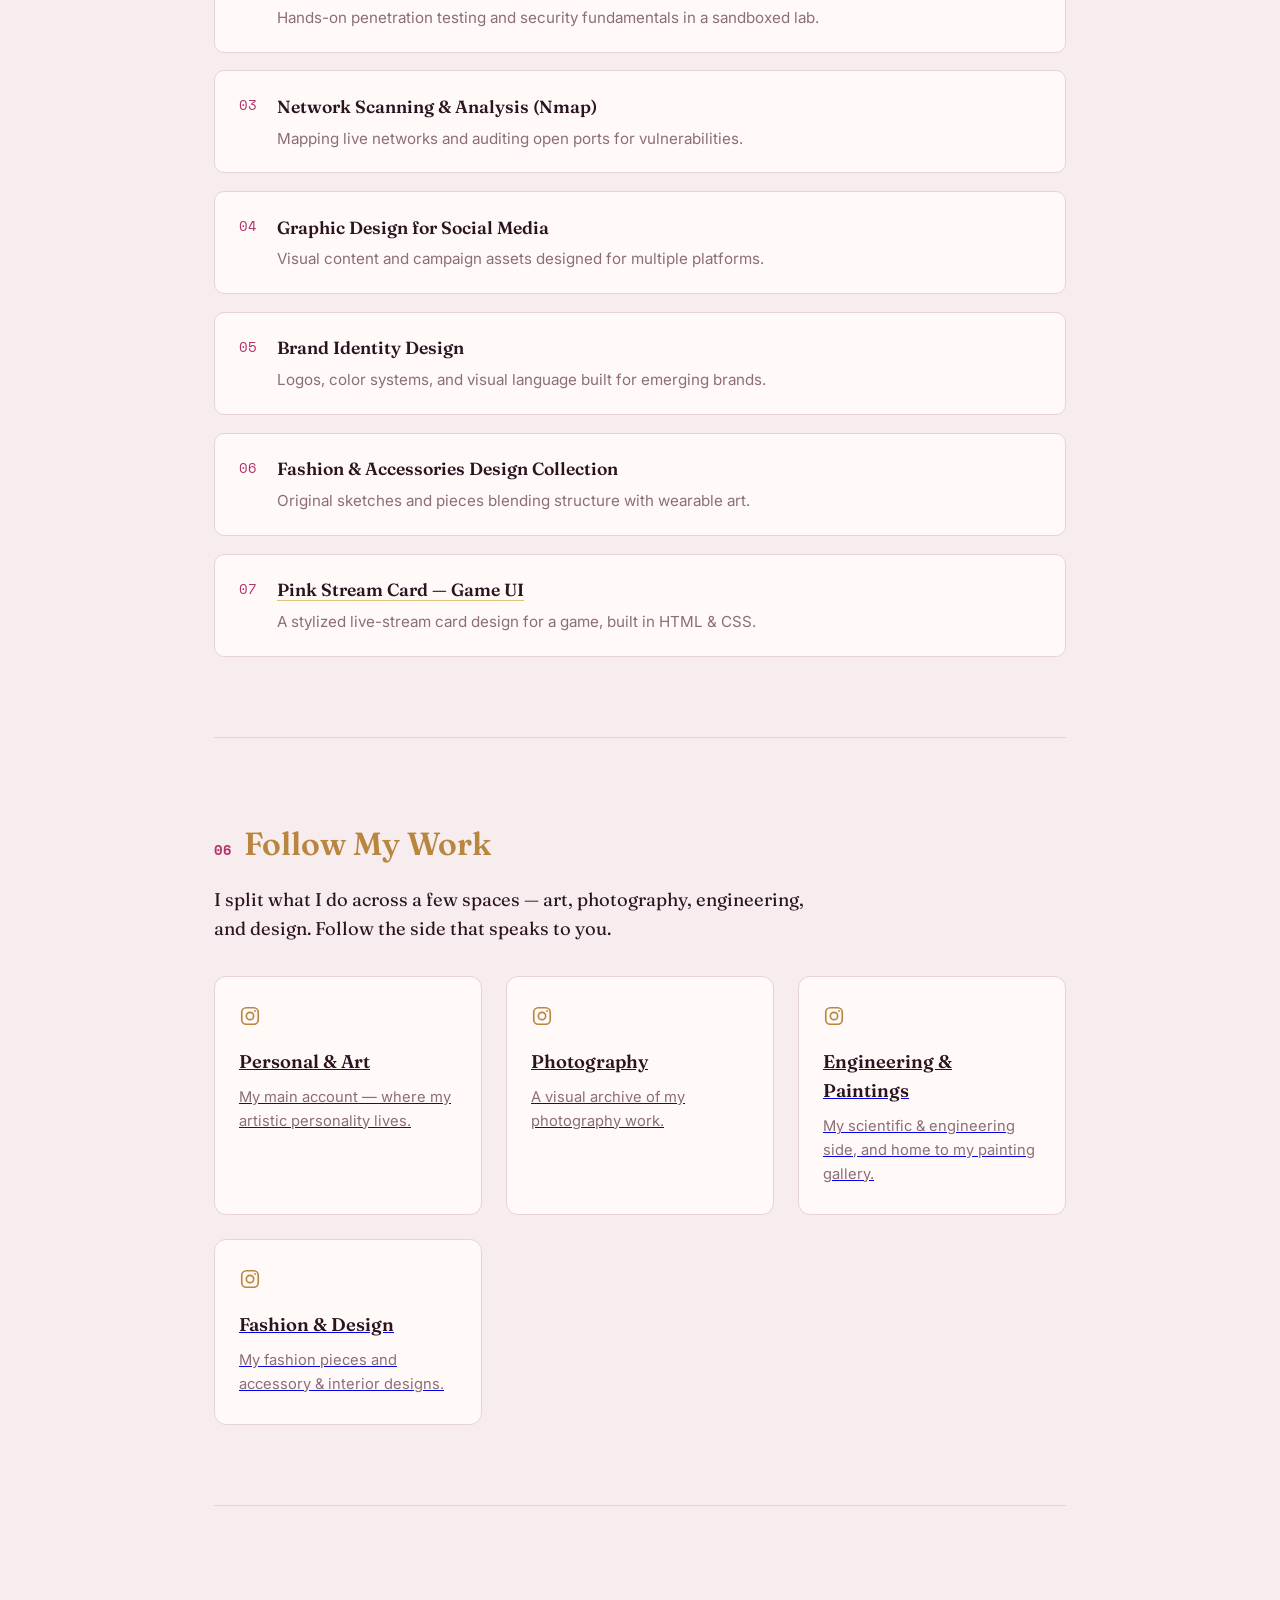
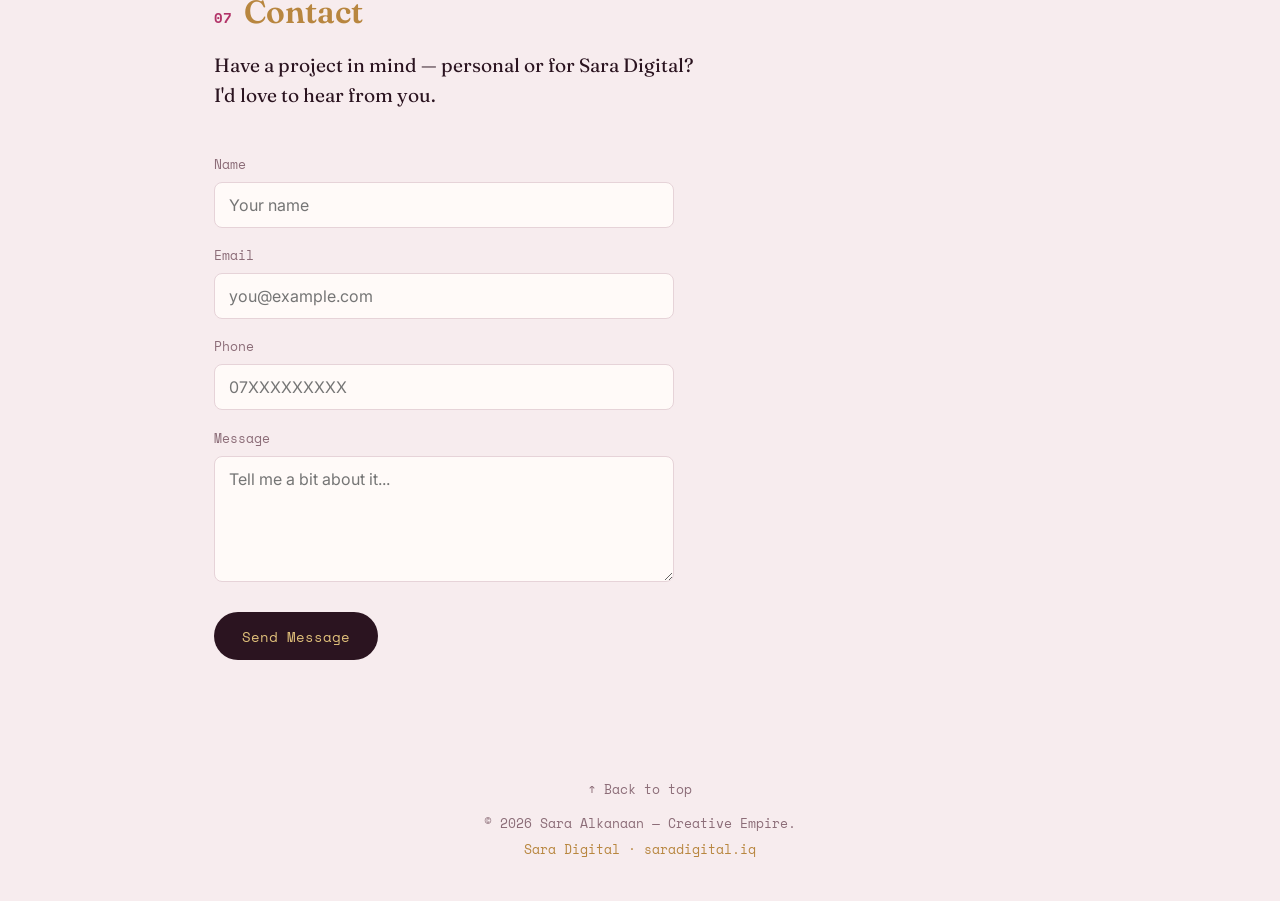
==== commit 677cc394: "Add files via upload" ====
--- a/index.html
+++ b/index.html
@@ -50,3 +50,262 @@
         <h2><span class="num">01</span> About Me</h2>
         <div class="about-grid">
             <div class="portrait-frame">
+                <img src="about.jpg" alt="Portrait of Sara Alkanaan" width="220" height="220">
+            </div>
+            <div class="about-copy">
+                <p class="lede">
+                    I live between two worlds<span class="dash">&mdash;</span>the discipline of
+                    engineering, and the intuition of art.
+                </p>
+                <p>
+                    I hold a degree in Information &amp; Communications Engineering, and for as long
+                    as I can remember I've been trying to find the balance between the two halves of
+                    who I am: the engineer who thinks in precision and structure, and the artist who
+                    thinks in color, texture, and form.
+                </p>
+                <p>
+                    Between security labs and sketchbooks, between client dashboards and hand-sewn
+                    pieces, I've learned that discipline and creativity aren't opposites &mdash; they
+                    sharpen each other. That balance is what I bring to every project I take on,
+                    whether it's technical or entirely handmade.
+                </p>
+            </div>
+        </div>
+    </section>
+
+    <section id="art" class="reveal">
+        <h2><span class="num">02</span> My Art</h2>
+        <p class="section-lede">
+            Sara Alkanaan is a name that carries its own identity &mdash; the artist in me who
+            designs, sketches, and sews as naturally as she codes. This is where that side lives.
+        </p>
+        <div class="art-grid">
+            <div class="art-card">
+                <span class="art-icon" aria-hidden="true">&#10022;</span>
+                <h3>Design</h3>
+                <p>Visual identities, social content, and graphic work that give brands a distinct, memorable voice.</p>
+            </div>
+            <div class="art-card">
+                <span class="art-icon" aria-hidden="true">&#10022;</span>
+                <h3>Sewing</h3>
+                <p>Original fashion and accessory pieces, cut and stitched by hand &mdash; where structure meets wearable art.</p>
+            </div>
+            <div class="art-card">
+                <span class="art-icon" aria-hidden="true">&#10022;</span>
+                <h3>Drawing</h3>
+                <p>Sketches and illustrations that start every idea before it becomes anything else.</p>
+            </div>
+        </div>
+    </section>
+
+    <section id="agency" class="reveal">
+        <h2><span class="num">03</span> Sara Digital</h2>
+        <div class="agency-panel">
+            <p class="agency-kicker">MY AGENCY</p>
+            <p class="section-lede">
+                Alongside my personal work, I run <strong>Sara Digital</strong>, an agency offering
+                digital and technical solutions for businesses.
+            </p>
+            <ul class="agency-services">
+                <li>Web Hosting</li>
+                <li>Website Design &amp; Development</li>
+                <li>Business Email Setup</li>
+                <li>Photography &amp; UGC Advertising for Brands</li>
+            </ul>
+            <a class="agency-link" href="https://saradigital.iq" target="_blank" rel="noopener">saradigital.iq &rarr;</a>
+        </div>
+    </section>
+
+    <section id="skills" class="reveal">
+        <h2><span class="num">04</span> Skills</h2>
+        <div class="skills-columns">
+            <div class="skill-panel panel-tech">
+                <h3>Engineering &amp; Tech</h3>
+                <ul class="skills-grid">
+                    <li>AutoCAD</li>
+                    <li>C++</li>
+                    <li>Python</li>
+                    <li>Cybersecurity</li>
+                    <li>Kali Linux</li>
+                    <li>Microsoft Office</li>
+                </ul>
+            </div>
+            <div class="skill-panel panel-creative">
+                <h3>Creative &amp; Design</h3>
+                <ul class="skills-grid">
+                    <li>Adobe Photoshop</li>
+                    <li>Graphic Design</li>
+                    <li>Canva</li>
+                    <li>Digital Marketing</li>
+                    <li>Social Media Mgmt</li>
+                    <li>Photography</li>
+                    <li>Drawing</li>
+                    <li>Sewing</li>
+                    <li>Fashion Design</li>
+                    <li>Accessories Design</li>
+                    <li>Interior Design</li>
+                </ul>
+            </div>
+        </div>
+    </section>
+
+    <section id="projects" class="reveal">
+        <h2><span class="num">05</span> Projects</h2>
+        <p class="section-note">More work samples coming soon.</p>
+        <ol class="project-log">
+            <li>
+                <span class="proj-index">01</span>
+                <div class="proj-body">
+                    <h3>Personal Portfolio Website</h3>
+                    <p>This very site &mdash; designed and built from scratch, then shipped to GitHub Pages.</p>
+                </div>
+            </li>
+            <li>
+                <span class="proj-index">02</span>
+                <div class="proj-body">
+                    <h3>Kali Linux Cybersecurity Practice Lab</h3>
+                    <p>Hands-on penetration testing and security fundamentals in a sandboxed lab.</p>
+                </div>
+            </li>
+            <li>
+                <span class="proj-index">03</span>
+                <div class="proj-body">
+                    <h3>Network Scanning &amp; Analysis (Nmap)</h3>
+                    <p>Mapping live networks and auditing open ports for vulnerabilities.</p>
+                </div>
+            </li>
+            <li>
+                <span class="proj-index">04</span>
+                <div class="proj-body">
+                    <h3>Graphic Design for Social Media</h3>
+                    <p>Visual content and campaign assets designed for multiple platforms.</p>
+                </div>
+            </li>
+            <li>
+                <span class="proj-index">05</span>
+                <div class="proj-body">
+                    <h3>Brand Identity Design</h3>
+                    <p>Logos, color systems, and visual language built for emerging brands.</p>
+                </div>
+            </li>
+            <li>
+                <span class="proj-index">06</span>
+                <div class="proj-body">
+                    <h3>Fashion &amp; Accessories Design Collection</h3>
+                    <p>Original sketches and pieces blending structure with wearable art.</p>
+                </div>
+            </li>
+            <li>
+                <span class="proj-index">07</span>
+                <div class="proj-body">
+                    <h3><a href="stream-card.html" target="_blank" rel="noopener">Pink Stream Card — Game UI</a></h3>
+                    <p>A stylized live-stream card design for a game, built in HTML &amp; CSS.</p>
+                </div>
+            </li>
+        </ol>
+    </section>
+
+    <section id="links" class="reveal">
+        <h2><span class="num">06</span> Follow My Work</h2>
+        <p class="section-lede">
+            I split what I do across a few spaces &mdash; art, photography, engineering,
+            and design. Follow the side that speaks to you.
+        </p>
+        <div class="art-grid">
+            <a class="art-card" href="https://www.instagram.com/saraalkanaan" target="_blank" rel="noopener">
+                <span class="art-icon" aria-hidden="true">
+                    <svg width="22" height="22" viewBox="0 0 24 24" fill="none" stroke="currentColor" stroke-width="1.8">
+                        <rect x="3" y="3" width="18" height="18" rx="5"/>
+                        <circle cx="12" cy="12" r="4"/>
+                        <circle cx="17.5" cy="6.5" r="1" fill="currentColor" stroke="none"/>
+                    </svg>
+                </span>
+                <h3>Personal &amp; Art</h3>
+                <p>My main account &mdash; where my artistic personality lives.</p>
+            </a>
+            <a class="art-card" href="https://www.instagram.com/sarahalkanaan2" target="_blank" rel="noopener">
+                <span class="art-icon" aria-hidden="true">
+                    <svg width="22" height="22" viewBox="0 0 24 24" fill="none" stroke="currentColor" stroke-width="1.8">
+                        <rect x="3" y="3" width="18" height="18" rx="5"/>
+                        <circle cx="12" cy="12" r="4"/>
+                        <circle cx="17.5" cy="6.5" r="1" fill="currentColor" stroke="none"/>
+                    </svg>
+                </span>
+                <h3>Photography</h3>
+                <p>A visual archive of my photography work.</p>
+            </a>
+            <a class="art-card" href="https://www.instagram.com/saraalkanaann" target="_blank" rel="noopener">
+                <span class="art-icon" aria-hidden="true">
+                    <svg width="22" height="22" viewBox="0 0 24 24" fill="none" stroke="currentColor" stroke-width="1.8">
+                        <rect x="3" y="3" width="18" height="18" rx="5"/>
+                        <circle cx="12" cy="12" r="4"/>
+                        <circle cx="17.5" cy="6.5" r="1" fill="currentColor" stroke="none"/>
+                    </svg>
+                </span>
+                <h3>Engineering &amp; Paintings</h3>
+                <p>My scientific &amp; engineering side, and home to my painting gallery.</p>
+            </a>
+            <a class="art-card" href="https://www.instagram.com/saraalkanaan1" target="_blank" rel="noopener">
+                <span class="art-icon" aria-hidden="true">
+                    <svg width="22" height="22" viewBox="0 0 24 24" fill="none" stroke="currentColor" stroke-width="1.8">
+                        <rect x="3" y="3" width="18" height="18" rx="5"/>
+                        <circle cx="12" cy="12" r="4"/>
+                        <circle cx="17.5" cy="6.5" r="1" fill="currentColor" stroke="none"/>
+                    </svg>
+                </span>
+                <h3>Fashion &amp; Design</h3>
+                <p>My fashion pieces and accessory &amp; interior designs.</p>
+            </a>
+        </div>
+    </section>
+
+    <section id="contact" class="reveal">
+        <h2><span class="num">07</span> Contact</h2>
+        <p class="contact-lede">Have a project in mind &mdash; personal or for Sara Digital? I'd love to hear from you.</p>
+        <div class="contact-grid">
+            <form>
+                <label for="name">Name</label>
+                <input type="text" id="name" name="name" placeholder="Your name">
+
+                <label for="email">Email</label>
+                <input type="email" id="email" name="email" placeholder="you@example.com">
+
+                <label for="phone">Phone</label>
+                <input type="tel" id="phone" name="phone" placeholder="07XXXXXXXXX">
+
+                <label for="message">Message</label>
+                <textarea id="message" name="message" rows="5" placeholder="Tell me a bit about it..."></textarea>
+
+                <button type="submit">Send Message</button>
+            </form>
+        </div>
+    </section>
+
+</main>
+
+<footer>
+    <a href="#top" class="back-to-top">&uarr; Back to top</a>
+    <p>&copy; 2026 Sara Alkanaan &mdash; Creative Empire.</p>
+    <p class="footer-agency">Sara Digital &middot; saradigital.iq</p>
+</footer>
+
+<script>
+    // Reveal sections as they scroll into view
+    var reveals = document.querySelectorAll('.reveal');
+    if ('IntersectionObserver' in window) {
+        var io = new IntersectionObserver(function (entries) {
+            entries.forEach(function (entry) {
+                if (entry.isIntersecting) {
+                    entry.target.classList.add('in-view');
+                    io.unobserve(entry.target);
+                }
+            });
+        }, { threshold: 0.15 });
+        reveals.forEach(function (el) { io.observe(el); });
+    } else {
+        reveals.forEach(function (el) { el.classList.add('in-view'); });
+    }
+</script>
+
+</body>
+</html>
